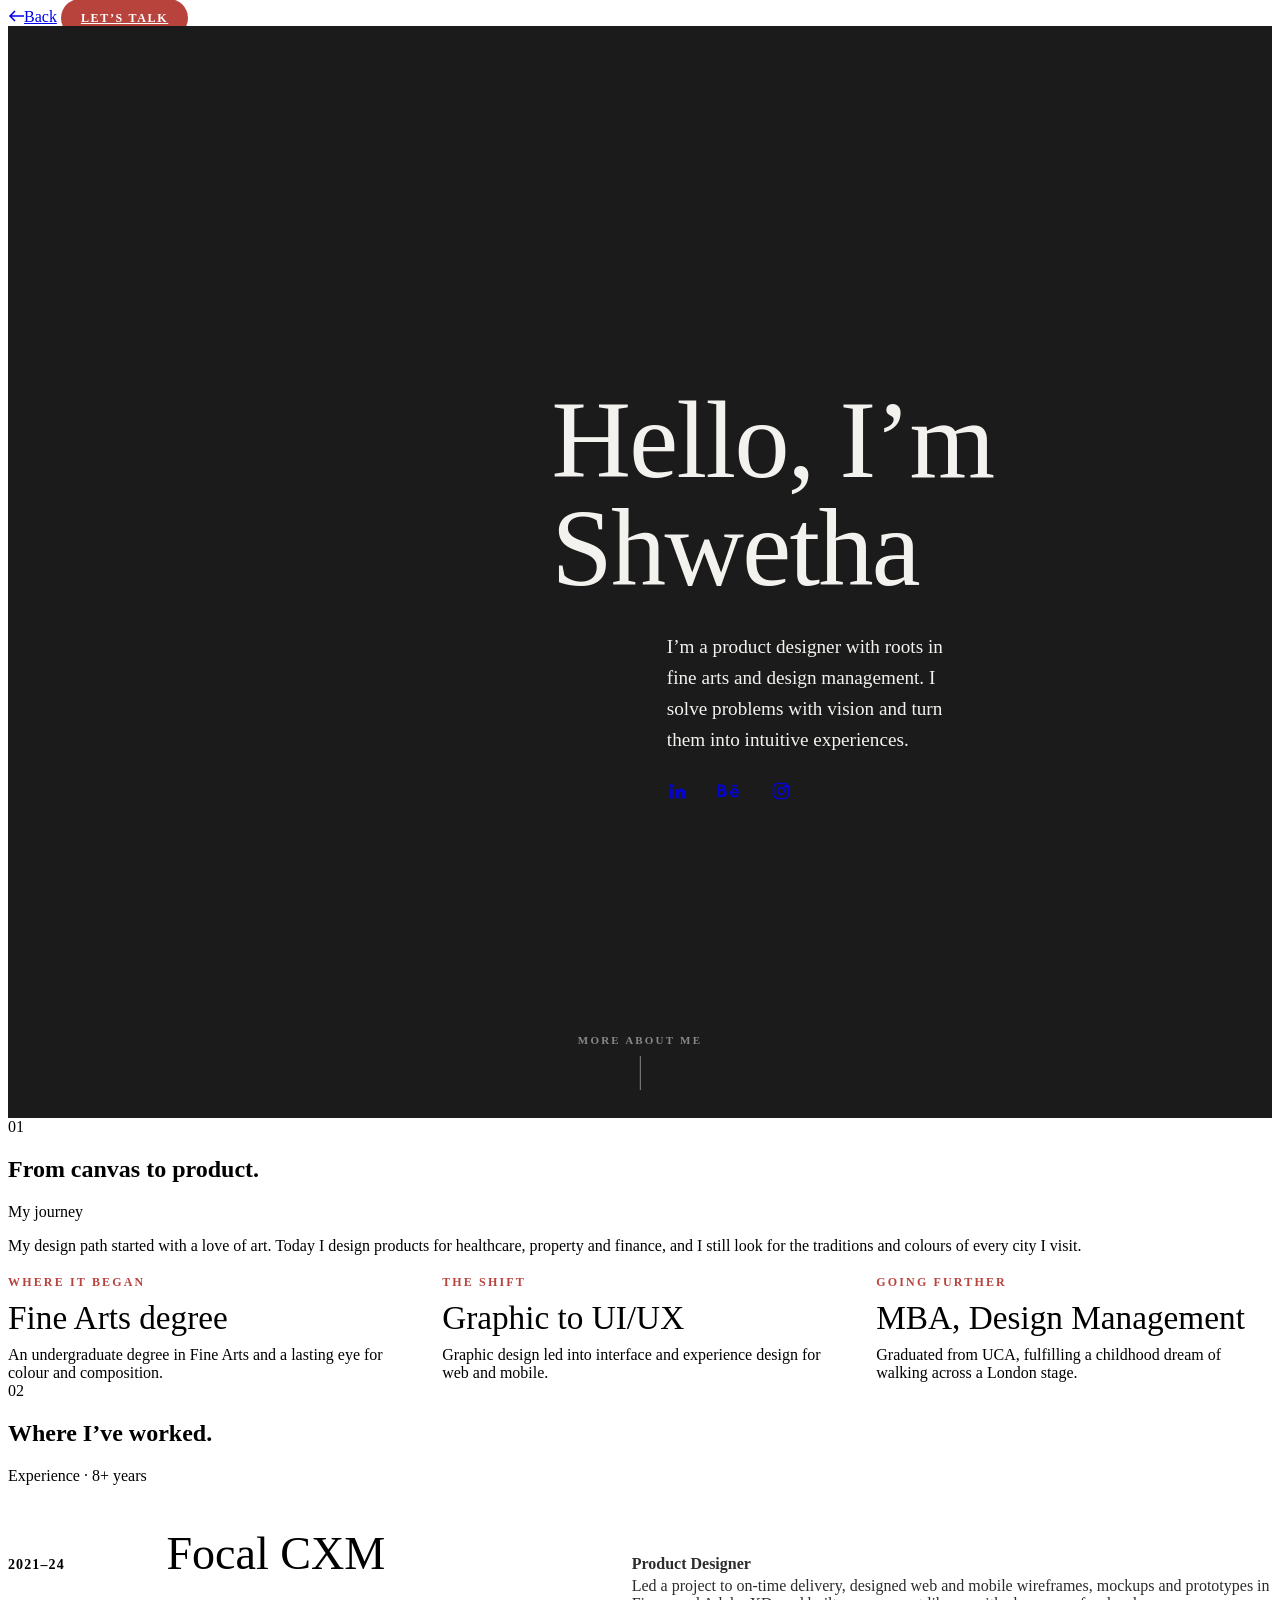
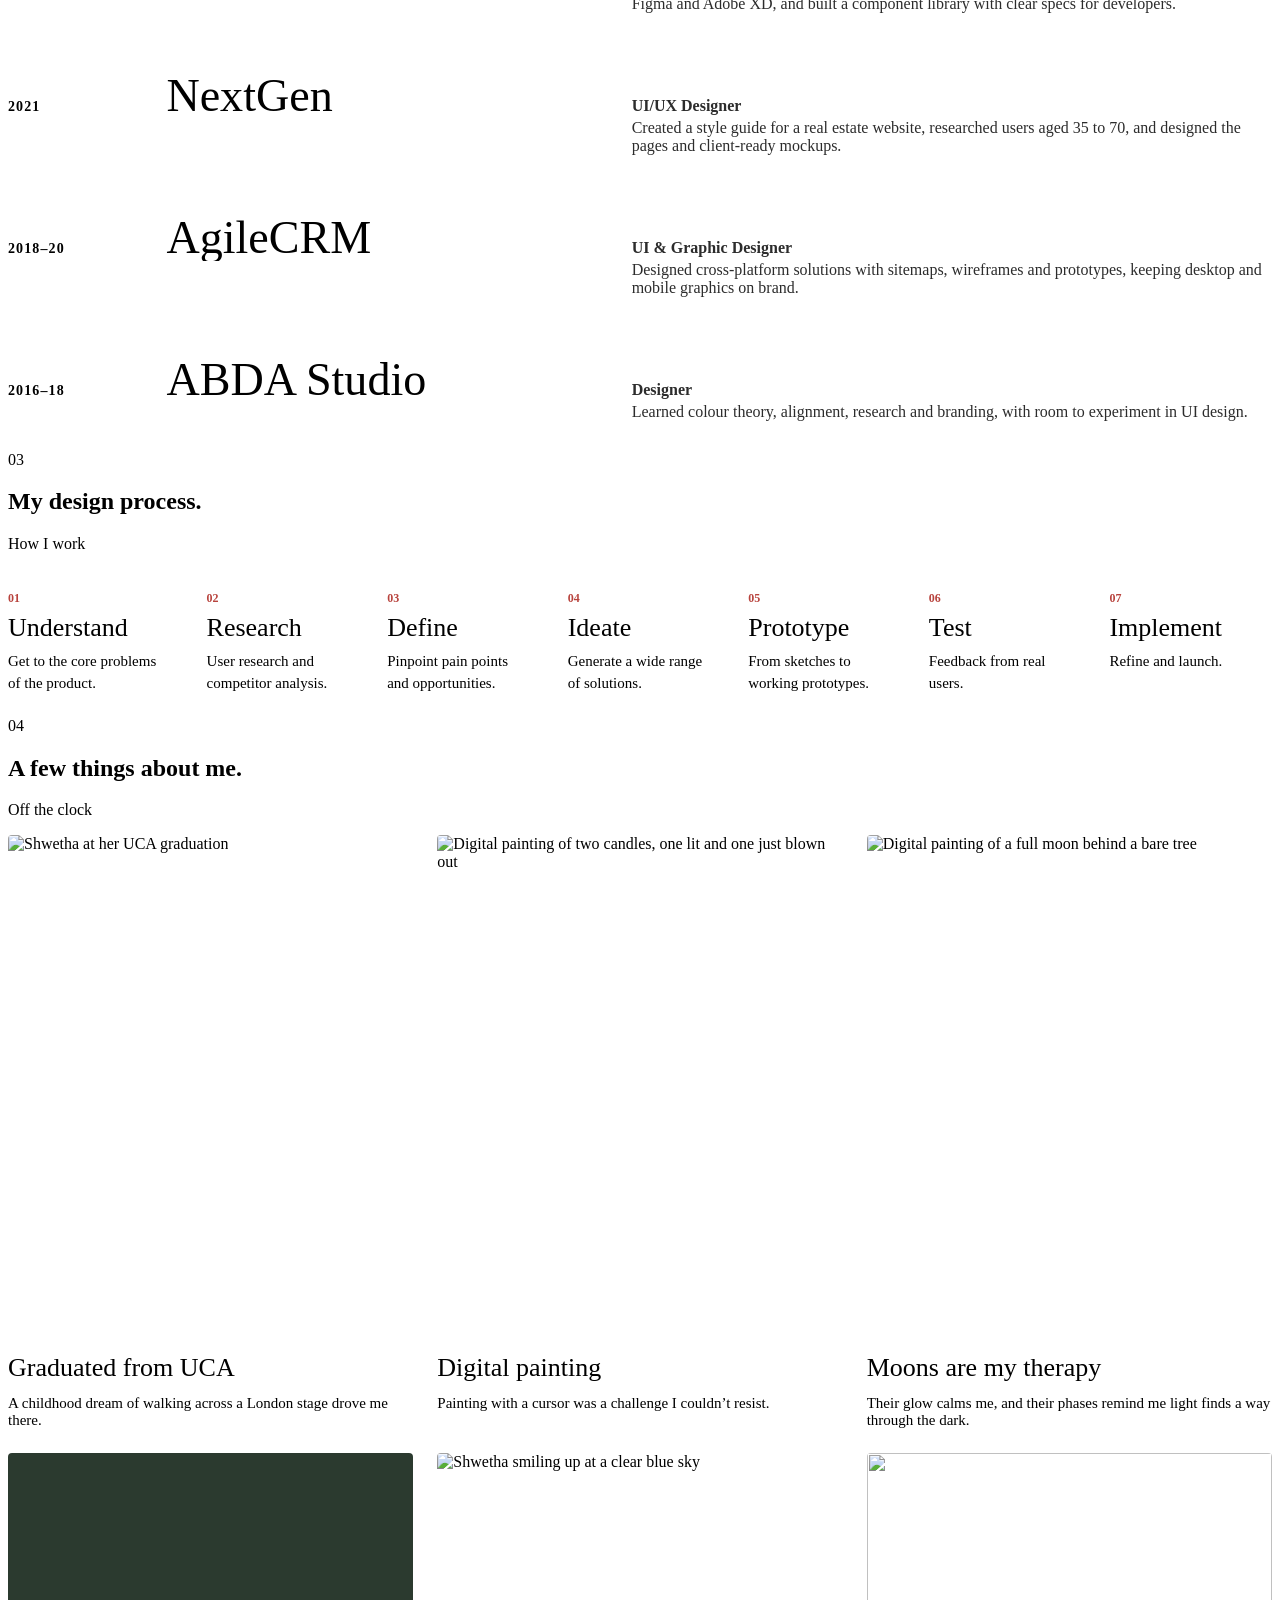
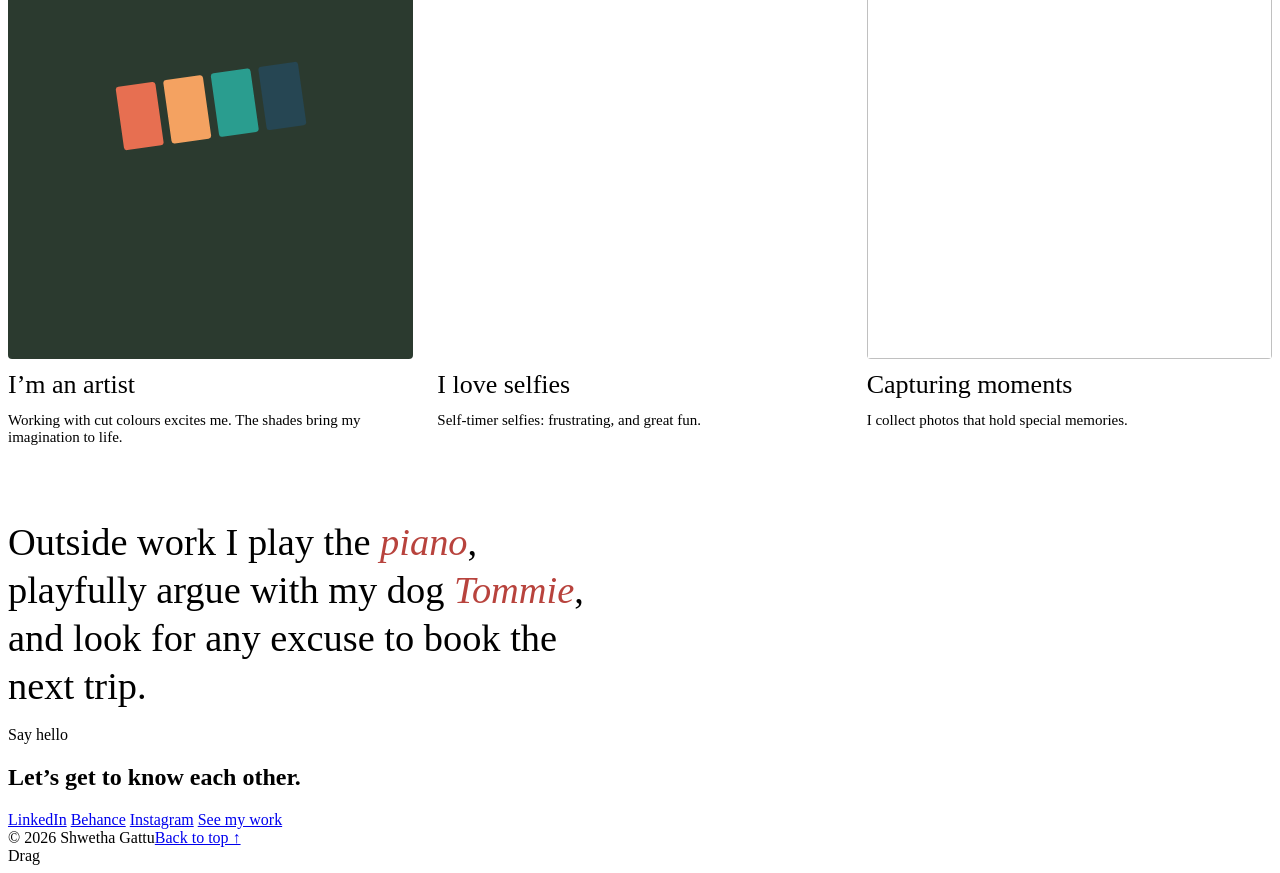
==== about.html @ b110bd16 "Add files via upload" ====
<!doctype html>
<html lang="en">
<head>
<meta charset="utf-8">
<meta name="viewport" content="width=device-width, initial-scale=1, viewport-fit=cover">
<title>About Shwetha Gattu</title>
<meta name="description" content="Shwetha Gattu is a product designer with a background in fine arts and design management.">
<meta name="claude:viewport-fit-sides" content="cover">
<link rel="preconnect" href="https://fonts.googleapis.com">
<link rel="preconnect" href="https://fonts.gstatic.com" crossorigin>
<link rel="stylesheet" href="https://fonts.googleapis.com/css2?family=DM+Serif+Display:ital@0;1&family=Outfit:wght@300;400;500;600;700&display=swap">
<link rel="stylesheet" href="assets/case.css">
<style>
/* Layout: the reference's dark "Bonjour" screen (photo on a colour block, big serif greeting),
   then the rest of the story on the light editorial page. */
:root{--accent:#B8433D;--hero:#1B1B1B}
.about-hero{background:#1B1B1B;color:#F4F2EE;min-height:100vh;min-height:100dvh;display:grid;align-items:center;position:relative;overflow:hidden;padding-block:120px 72px}
.about-hero .grid{display:grid;grid-template-columns:minmax(0,1fr) minmax(0,1fr);align-items:center;position:relative}
.photo{position:relative;margin:0 0 0 calc(-1 * max(clamp(20px,4vw,80px),env(safe-area-inset-left,0px)));background:var(--accent);aspect-ratio:1.08;overflow:hidden;clip-path:inset(0 100% 0 0);animation:open 1.3s .2s var(--ease) forwards}
.photo img{position:absolute;left:18%;bottom:0;width:66%;height:auto;object-fit:cover;transform:scale(1.08);animation:settle 1.8s .2s var(--out) forwards}
@keyframes open{to{clip-path:inset(0 0 0 0)}}
@keyframes settle{to{transform:none}}
.hello{position:relative;z-index:2;margin-left:-14%;display:grid;gap:30px}
.hello h1{font-family:var(--f-display);font-weight:400;font-size:clamp(60px,8.6vw,138px);line-height:.98;letter-spacing:-.015em;margin:0;color:#F4F2EE}
.hello .txt{margin-left:16%;display:grid;gap:26px;animation:fade 1s 1.1s var(--out) both}
.hello p{margin:0;font-size:clamp(17px,1.5vw,20px);line-height:1.6;max-width:30ch;font-weight:500}
.icons{display:flex;gap:30px;align-items:center}
.icons a{opacity:.85;transition:opacity .3s,transform .4s var(--out)}
.icons a:hover{opacity:1;transform:translateY(-3px)}
.pill{background:var(--accent);color:#fff;border-radius:99px;padding:12px 20px;font-size:12px;font-weight:600;letter-spacing:.14em;text-transform:uppercase;transition:transform .4s var(--out),background .3s}
.pill:hover{transform:scale(1.04)}
.about-head{color:#F4F2EE}
.about-head.solid{background:rgba(27,27,27,.92)}
.scrolldown{position:absolute;left:50%;bottom:28px;transform:translateX(-50%);font-size:11px;font-weight:600;letter-spacing:.2em;text-transform:uppercase;opacity:.5;display:grid;justify-items:center;gap:10px}
.scrolldown i{width:1px;height:34px;background:currentColor;animation:drip 1.8s var(--ease) infinite;transform-origin:top}
@keyframes drip{0%{transform:scaleY(0)}50%{transform:scaleY(1)}100%{transform:scaleY(0)}}

/* journey timeline */
.milestones{display:grid;grid-template-columns:repeat(3,minmax(0,1fr));gap:clamp(20px,3vw,40px);list-style:none;margin:0;padding:0}
.milestones li{border-top:1px solid var(--ink);padding-top:20px;display:grid;gap:10px;align-content:start}
.milestones .when{font-size:12px;font-weight:600;letter-spacing:.18em;text-transform:uppercase;color:var(--accent)}
.milestones h3{margin:0;font-family:var(--f-display);font-weight:400;font-size:clamp(26px,2.6vw,36px);line-height:1.08}
.milestones p{margin:0;color:var(--mut)}

/* experience rows */
.xp{list-style:none;margin:0;padding:0;border-top:1px solid var(--ink)}
.xp li{display:grid;grid-template-columns:120px minmax(0,1fr) minmax(0,1.5fr);gap:clamp(16px,3vw,40px);align-items:baseline;padding-block:30px;border-bottom:1px solid var(--line);position:relative;overflow:hidden}
.xp li::before{content:"";position:absolute;inset:0;background:var(--soft);transform:scaleY(0);transform-origin:bottom;transition:transform .55s var(--ease);z-index:-1}
.xp li:hover::before{transform:scaleY(1)}
.xp .yr{font-size:14px;font-weight:600;letter-spacing:.08em;color:var(--mut);font-variant-numeric:tabular-nums}
.xp h3{margin:0;font-family:var(--f-display);font-weight:400;font-size:clamp(30px,3.6vw,52px);line-height:1;display:inline-block;overflow:hidden;position:relative}
.xp h3 span{display:block;transition:transform .6s var(--out)}
.xp h3 span+span{position:absolute;inset:0;transform:translateY(105%);color:var(--accent)}
.xp li:hover h3 span:first-child{transform:translateY(-105%)}
.xp li:hover h3 span+span{transform:none}
.xp p{margin:0;color:#2c2c2c}
.xp .role{display:block;font-weight:600;color:var(--ink);margin-bottom:4px}

/* process steps */
.process{display:grid;grid-template-columns:repeat(auto-fit,minmax(150px,1fr));gap:0;counter-reset:p;list-style:none;margin:0;padding:0;border-top:1px solid var(--ink)}
.process li{counter-increment:p;padding:22px 18px 22px 0;display:grid;gap:8px;align-content:start;border-right:1px solid var(--line);padding-left:18px;transition:background .4s}
.process li:first-child{padding-left:0}
.process li:last-child{border-right:0}
.process li::before{content:counter(p,decimal-leading-zero);font-size:12px;font-weight:600;color:var(--accent);font-variant-numeric:tabular-nums}
.process h3{margin:0;font-family:var(--f-display);font-weight:400;font-size:26px;line-height:1.05}
.process p{margin:0;font-size:15px;color:var(--mut);line-height:1.5}

/* moments */
.moments{display:grid;grid-template-columns:repeat(3,minmax(0,1fr));gap:clamp(14px,2vw,24px)}
.m{margin:0;display:grid;gap:12px;align-content:start}
.m .ph{aspect-ratio:4/5;overflow:hidden;border-radius:4px;background:var(--soft);perspective:900px}
.m img{width:100%;height:100%;object-fit:cover;transition:transform .9s var(--out)}
.m:hover img{transform:scale(1.05)}
.m h3{margin:0;font-family:var(--f-display);font-weight:400;font-size:26px;line-height:1.1}
.m p{margin:0;color:var(--mut);font-size:15px}
.m .art{display:grid;place-items:center;height:100%;background:#2b3a2f}
.swatches{display:grid;grid-template-columns:repeat(4,40px);gap:8px;transform:rotate(-8deg)}
.swatches i{height:64px;border-radius:3px;background:var(--c)}
.off{margin:clamp(40px,6vw,72px) 0 0;font-family:var(--f-display);font-size:clamp(26px,3vw,40px);line-height:1.25;max-width:30ch}
.off em{font-style:italic;color:var(--accent)}

@media (max-width:860px){
  .about-hero .grid{grid-template-columns:1fr;gap:28px}
  .photo{margin-right:calc(-1 * max(20px,env(safe-area-inset-right,0px)));aspect-ratio:1.2}
  .hello{margin-left:0;margin-top:-90px}
  .hello .txt{margin-left:0}
  .milestones,.xp li{grid-template-columns:1fr}
  .xp li{gap:6px}
  .moments{grid-template-columns:repeat(2,minmax(0,1fr))}
  .process li{border-right:0;border-bottom:1px solid var(--line);padding-left:0}
}
@media (max-width:520px){.moments{grid-template-columns:1fr}}
@media (prefers-reduced-motion:reduce){.photo{animation:none;clip-path:none}.photo img{animation:none;transform:none}.hello .txt{animation:none}}
</style>
</head>
<body>
<div class="curtain in" aria-hidden="true"></div>
<div class="readbar" aria-hidden="true"></div>
<header class="site-head about-head gut">
  <a class="backlink pt" href="index.html"><svg width="16" height="12" viewBox="0 0 16 12" fill="none" aria-hidden="true"><path d="M16 6H2M7 1 2 6l5 5" stroke="currentColor" stroke-width="1.5"/></svg>Back</a>
  <a class="pill" href="https://www.linkedin.com/in/shwetha-gattu-ab0286190/">Let’s talk</a>
</header>

<main>
  <section class="about-hero hero gut">
    <div class="grid wide-wrap" style="width:100%">
      <figure class="photo"><img src="images/me-portrait.webp" alt="Portrait of Shwetha Gattu"></figure>
      <div class="hello">
        <h1 class="roll">Hello, I’m Shwetha</h1>
        <div class="txt">
          <p>I’m a product designer with roots in fine arts and design management. I solve problems with vision and turn them into intuitive experiences.</p>
          <div class="icons">
            <a href="https://www.linkedin.com/in/shwetha-gattu-ab0286190/" aria-label="LinkedIn"><svg width="20" height="20" viewBox="0 0 24 24" fill="currentColor" aria-hidden="true"><path d="M4.98 3.5a2.5 2.5 0 1 1 0 5 2.5 2.5 0 0 1 0-5zM3 9.5h4V21H3zM9.5 9.5h3.8v1.6h.05c.53-1 1.83-2.05 3.77-2.05 4.03 0 4.78 2.65 4.78 6.1V21h-4v-5.1c0-1.22-.02-2.79-1.7-2.79-1.7 0-1.96 1.33-1.96 2.7V21h-4z"/></svg></a>
            <a href="https://www.behance.net/shwethagatb5f4" aria-label="Behance"><svg width="24" height="20" viewBox="0 0 24 16" fill="currentColor" aria-hidden="true"><path d="M7.1 7.6c1.2-.6 1.8-1.5 1.8-2.8C8.9 2.2 7 1.5 4.8 1.5H0V14h4.9c2.6 0 5-1.2 5-4 0-1.7-.8-2.9-2.8-3.4zM2.2 3.6h2.1c.8 0 1.5.2 1.5 1.1 0 .8-.6 1.2-1.4 1.2H2.2zm2.3 8.1H2.2V8.3h2.4c1 0 1.6.4 1.6 1.5 0 1-.7 1.9-1.7 1.9zM20.6 2.1h-6V3.6h6zm1.4 7.8c0-2.7-1.6-4.9-4.4-4.9-2.8 0-4.6 2.1-4.6 4.8 0 2.8 1.7 4.7 4.6 4.7 2.2 0 3.6-1 4.3-3h-2.2c-.3.7-1.1 1.1-2 1.1-1.5 0-2.3-.9-2.3-2.4h6.6zm-6.6-1.1c.1-1.2.9-2 2.1-2 1.3 0 1.9.8 2 2z"/></svg></a>
            <a href="https://www.instagram.com/shwe.uix/" aria-label="Instagram"><svg width="20" height="20" viewBox="0 0 24 24" fill="none" stroke="currentColor" stroke-width="2" aria-hidden="true"><rect x="3" y="3" width="18" height="18" rx="5"/><circle cx="12" cy="12" r="4"/><circle cx="17.5" cy="6.5" r="1" fill="currentColor"/></svg></a>
          </div>
        </div>
      </div>
    </div>
    <span class="scrolldown" aria-hidden="true">More about me<i></i></span>
  </section>

  <section class="sec gut"><div class="wrap">
    <span class="idx rv">01</span>
    <h2 class="h2 serif rv">From canvas to product.</h2>
    <p class="label kicker rv">My journey</p>
    <div class="body">
      <p class="big-p rv" style="margin:0">My design path started with a love of art. Today I design products for healthcare, property and finance, and I still look for the traditions and colours of every city I visit.</p>
      <ol class="milestones">
        <li class="rv"><span class="when">Where it began</span><h3>Fine Arts degree</h3><p>An undergraduate degree in Fine Arts and a lasting eye for colour and composition.</p></li>
        <li class="rv"><span class="when">The shift</span><h3>Graphic to UI/UX</h3><p>Graphic design led into interface and experience design for web and mobile.</p></li>
        <li class="rv"><span class="when">Going further</span><h3>MBA, Design Management</h3><p>Graduated from UCA, fulfilling a childhood dream of walking across a London stage.</p></li>
      </ol>
    </div>
  </div></section>

  <section class="sec gut"><div class="wrap">
    <span class="idx rv">02</span>
    <h2 class="h2 serif rv">Where I’ve worked.</h2>
    <p class="label kicker rv">Experience · 8+ years</p>
    <div class="body">
      <ul class="xp">
        <li class="rv"><span class="yr">2021–24</span><h3><span>Focal CXM</span><span aria-hidden="true">Focal CXM</span></h3><p><span class="role">Product Designer</span>Led a project to on-time delivery, designed web and mobile wireframes, mockups and prototypes in Figma and Adobe XD, and built a component library with clear specs for developers.</p></li>
        <li class="rv"><span class="yr">2021</span><h3><span>NextGen</span><span aria-hidden="true">NextGen</span></h3><p><span class="role">UI/UX Designer</span>Created a style guide for a real estate website, researched users aged 35 to 70, and designed the pages and client-ready mockups.</p></li>
        <li class="rv"><span class="yr">2018–20</span><h3><span>AgileCRM</span><span aria-hidden="true">AgileCRM</span></h3><p><span class="role">UI & Graphic Designer</span>Designed cross-platform solutions with sitemaps, wireframes and prototypes, keeping desktop and mobile graphics on brand.</p></li>
        <li class="rv"><span class="yr">2016–18</span><h3><span>ABDA Studio</span><span aria-hidden="true">ABDA Studio</span></h3><p><span class="role">Designer</span>Learned colour theory, alignment, research and branding, with room to experiment in UI design.</p></li>
      </ul>
    </div>
  </div></section>

  <section class="sec gut"><div class="wrap">
    <span class="idx rv">03</span>
    <h2 class="h2 serif rv">My design process.</h2>
    <p class="label kicker rv">How I work</p>
    <div class="body">
      <ol class="process rv">
        <li><h3>Understand</h3><p>Get to the core problems of the product.</p></li>
        <li><h3>Research</h3><p>User research and competitor analysis.</p></li>
        <li><h3>Define</h3><p>Pinpoint pain points and opportunities.</p></li>
        <li><h3>Ideate</h3><p>Generate a wide range of solutions.</p></li>
        <li><h3>Prototype</h3><p>From sketches to working prototypes.</p></li>
        <li><h3>Test</h3><p>Feedback from real users.</p></li>
        <li><h3>Implement</h3><p>Refine and launch.</p></li>
      </ol>
    </div>
  </div></section>

  <section class="sec gut"><div class="wrap">
    <span class="idx rv">04</span>
    <h2 class="h2 serif rv">A few things about me.</h2>
    <p class="label kicker rv">Off the clock</p>
    <div class="body">
      <div class="moments">
        <figure class="m rv"><div class="ph"><img src="images/me-graduation.webp" alt="Shwetha at her UCA graduation" loading="lazy"></div><h3>Graduated from UCA</h3><p>A childhood dream of walking across a London stage drove me there.</p></figure>
        <figure class="m rv"><div class="ph"><img src="images/me-candles.webp" alt="Digital painting of two candles, one lit and one just blown out" loading="lazy"></div><h3>Digital painting</h3><p>Painting with a cursor was a challenge I couldn’t resist.</p></figure>
        <figure class="m rv"><div class="ph"><img src="images/me-moon.webp" alt="Digital painting of a full moon behind a bare tree" loading="lazy" style="object-position:55% 40%"></div><h3>Moons are my therapy</h3><p>Their glow calms me, and their phases remind me light finds a way through the dark.</p></figure>
        <figure class="m rv"><div class="ph"><div class="art"><div class="swatches"><i style="--c:#E76F51"></i><i style="--c:#F4A261"></i><i style="--c:#2A9D8F"></i><i style="--c:#264653"></i></div></div></div><h3>I’m an artist</h3><p>Working with cut colours excites me. The shades bring my imagination to life.</p></figure>
        <figure class="m rv"><div class="ph"><img src="images/me-sky.webp" alt="Shwetha smiling up at a clear blue sky" loading="lazy"></div><h3>I love selfies</h3><p>Self-timer selfies: frustrating, and great fun.</p></figure>
        <figure class="m rv"><div class="ph"><img src="images/me-portrait.webp" alt="" loading="lazy" style="object-position:50% 20%"></div><h3>Capturing moments</h3><p>I collect photos that hold special memories.</p></figure>
      </div>
      <p class="off rv">Outside work I play the <em>piano</em>, playfully argue with my dog <em>Tommie</em>, and look for any excuse to book the next trip.</p>
    </div>
  </div></section>
</main>

<footer class="contact gut"><div class="wrap">
  <p class="label">Say hello</p>
  <h2 class="big">Let’s get to know each other.</h2>
  <div class="links">
    <a class="ul" href="https://www.linkedin.com/in/shwetha-gattu-ab0286190/">LinkedIn</a>
    <a class="ul" href="https://www.behance.net/shwethagatb5f4">Behance</a>
    <a class="ul" href="https://www.instagram.com/shwe.uix/">Instagram</a>
    <a class="ul pt" href="index.html">See my work</a>
  </div>
  <div class="foot"><span>© 2026 Shwetha Gattu</span><a href="#" data-top>Back to top ↑</a></div>
</div></footer>
<div class="cursor" aria-hidden="true"><span>Drag</span></div>
<script src="assets/case.js"></script>
</body>
</html>
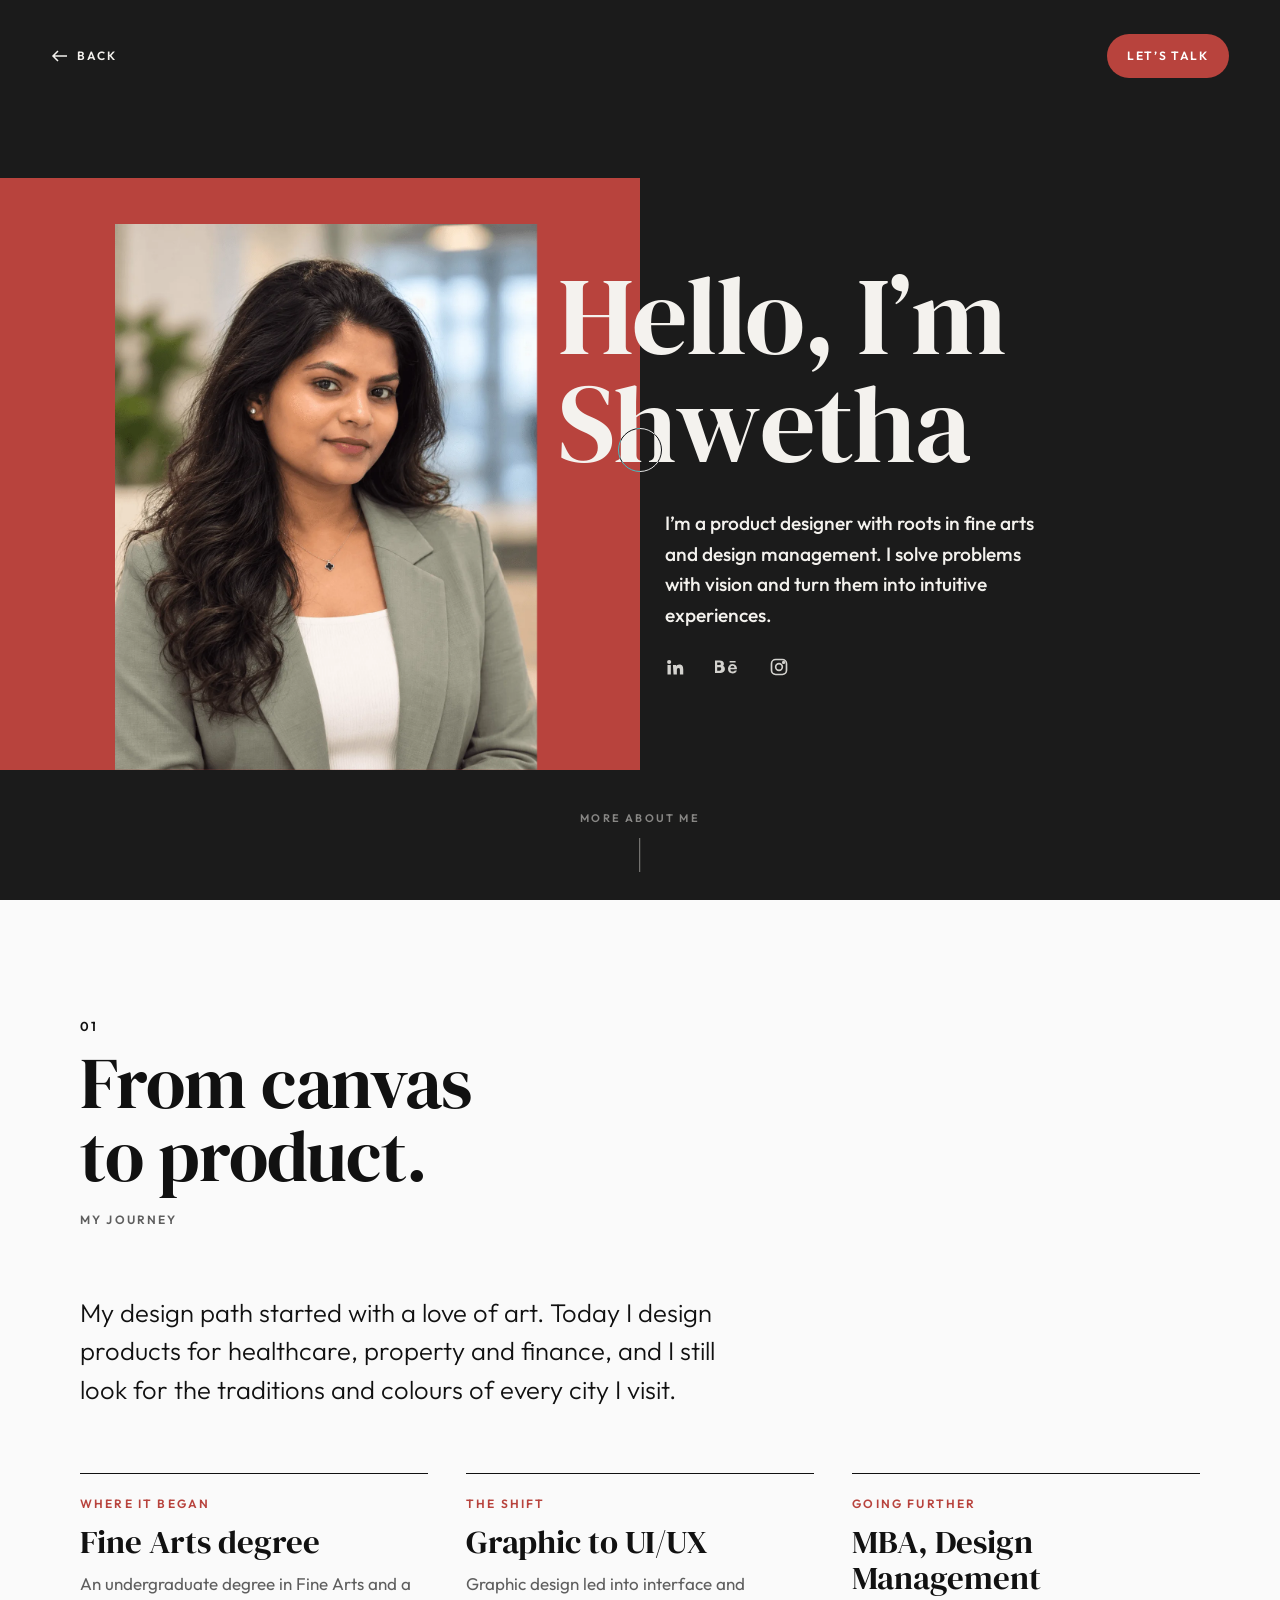
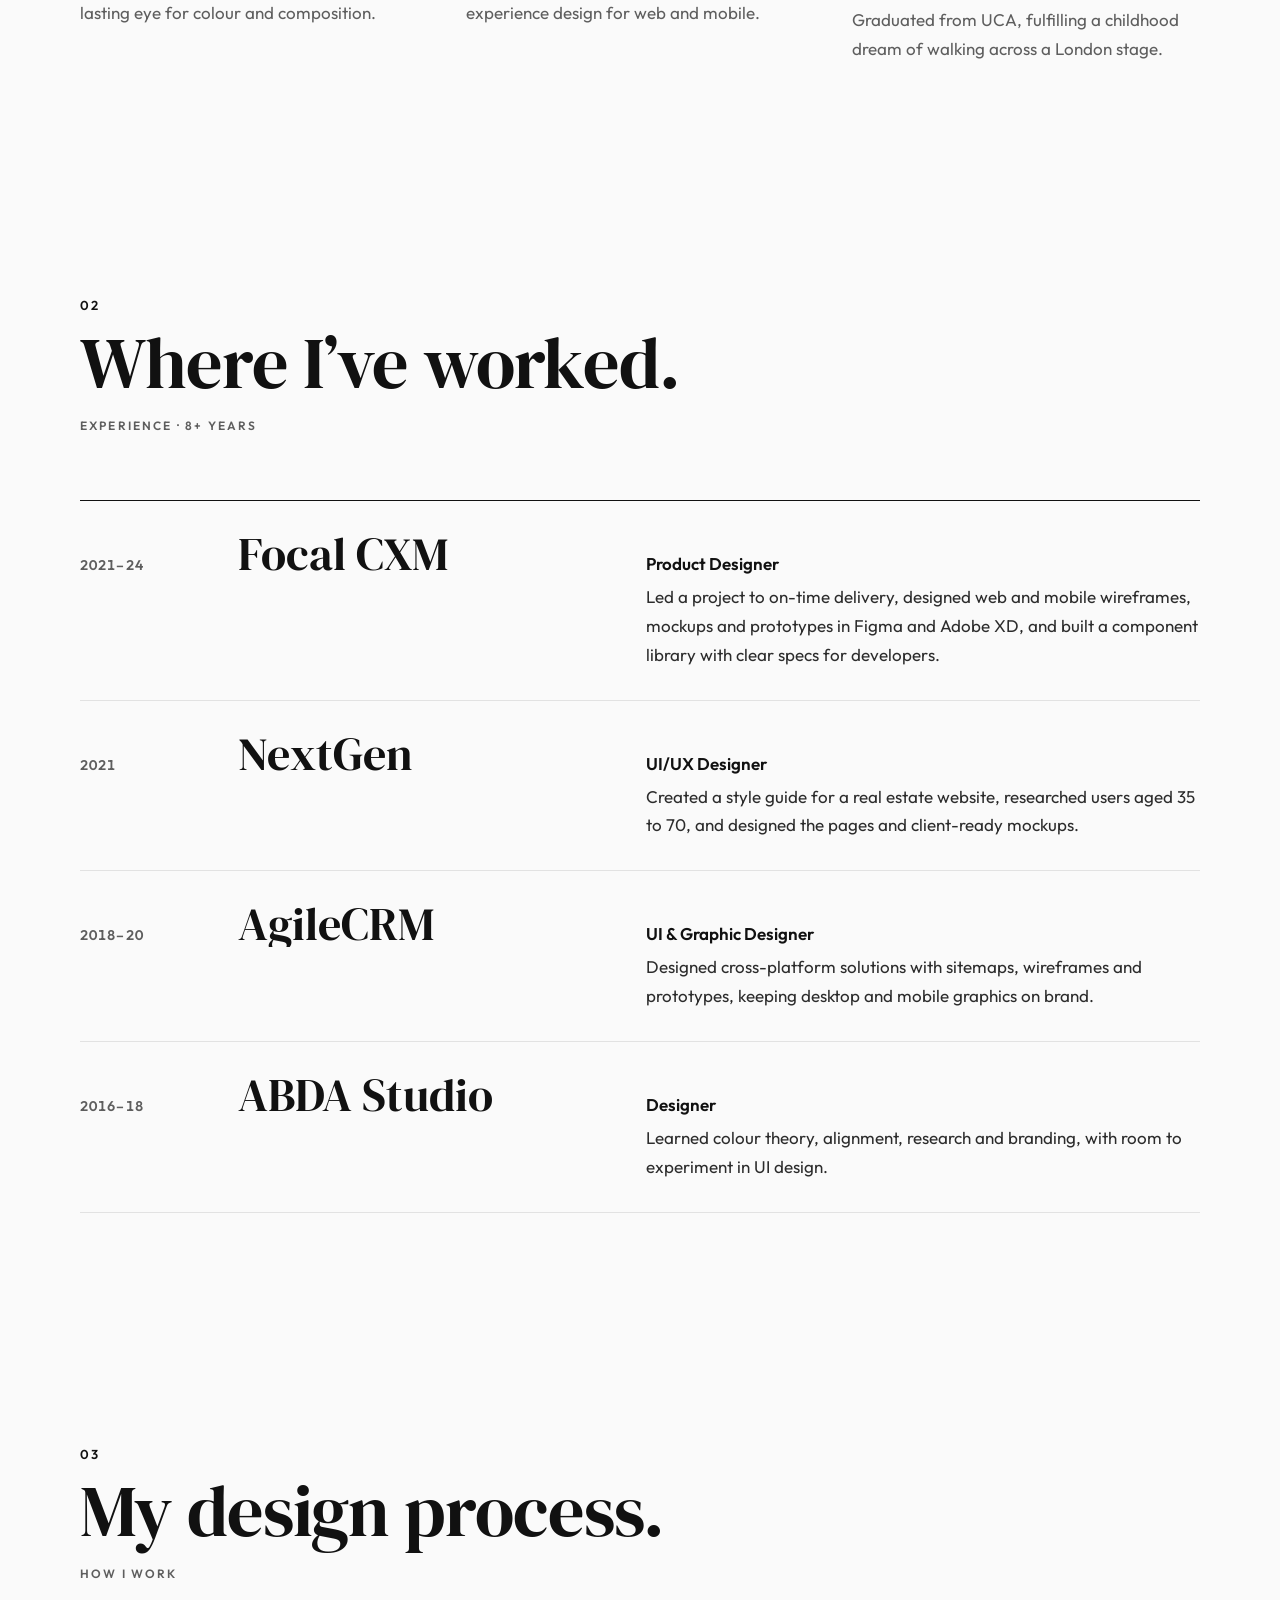
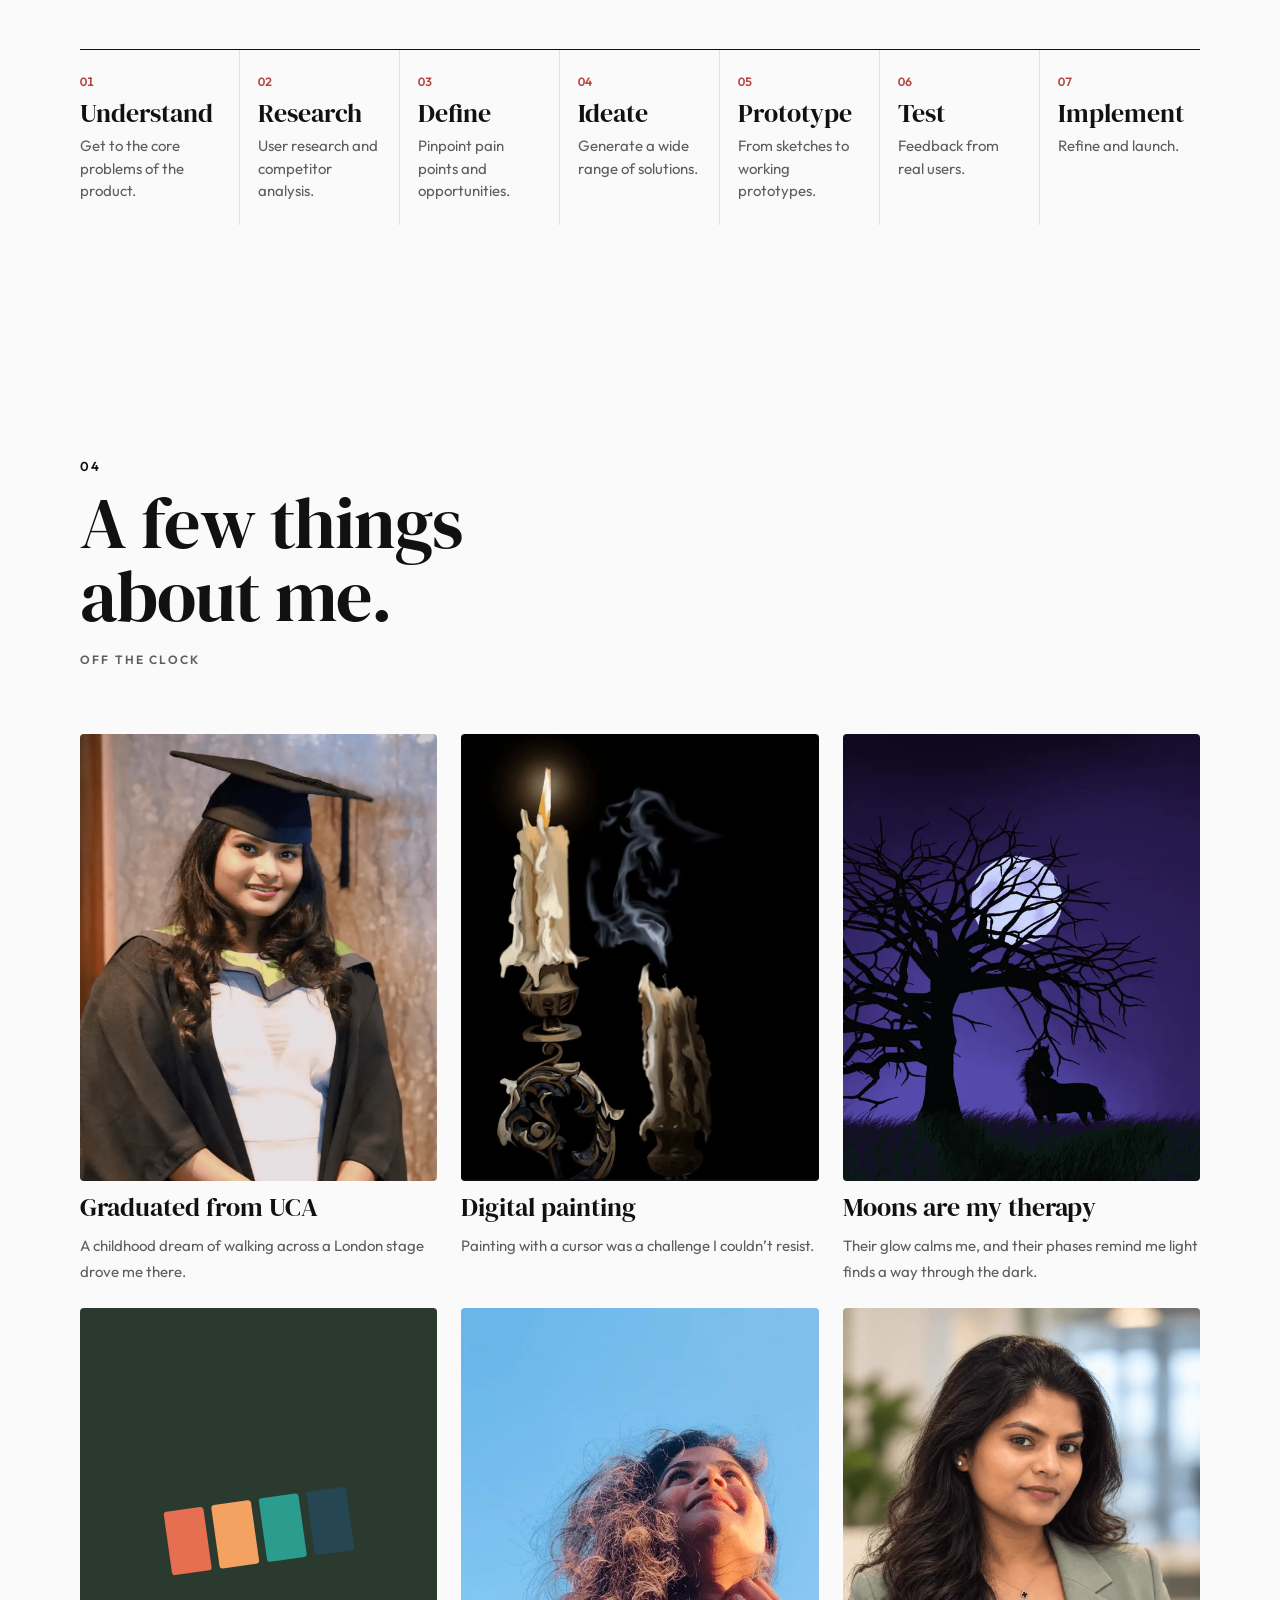
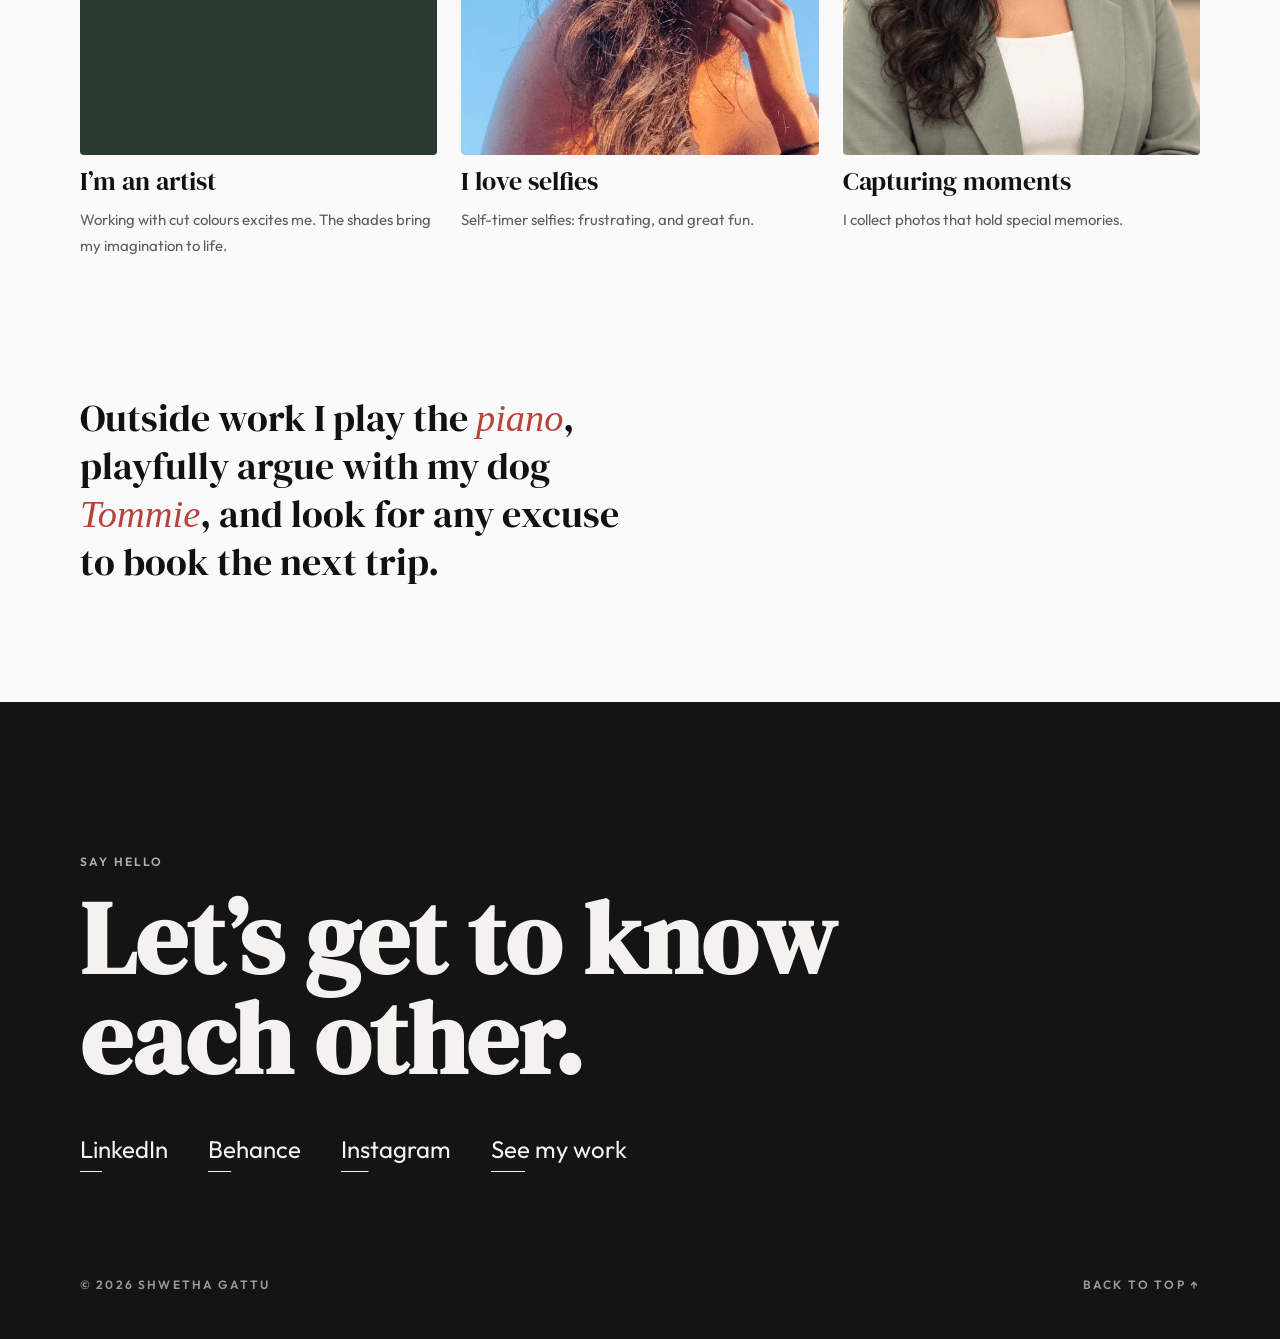
==== commit 1ea94b97: "Add files via upload" ====
--- a/about.html
+++ b/about.html
@@ -9,7 +9,7 @@
 <link rel="preconnect" href="https://fonts.googleapis.com">
 <link rel="preconnect" href="https://fonts.gstatic.com" crossorigin>
 <link rel="stylesheet" href="https://fonts.googleapis.com/css2?family=DM+Serif+Display:ital@0;1&family=Outfit:wght@300;400;500;600;700&display=swap">
-<link rel="stylesheet" href="assets/case.css">
+<link rel="stylesheet" href="case.css">
 <style>
 /* Layout: the reference's dark "Bonjour" screen (photo on a colour block, big serif greeting),
    then the rest of the story on the light editorial page. */
@@ -104,7 +104,7 @@
 <main>
   <section class="about-hero hero gut">
     <div class="grid wide-wrap" style="width:100%">
-      <figure class="photo"><img src="images/me-portrait.webp" alt="Portrait of Shwetha Gattu"></figure>
+      <figure class="photo"><img src="me-portrait.webp" alt="Portrait of Shwetha Gattu"></figure>
       <div class="hello">
         <h1 class="roll">Hello, I’m Shwetha</h1>
         <div class="txt">
@@ -171,12 +171,12 @@
     <p class="label kicker rv">Off the clock</p>
     <div class="body">
       <div class="moments">
-        <figure class="m rv"><div class="ph"><img src="images/me-graduation.webp" alt="Shwetha at her UCA graduation" loading="lazy"></div><h3>Graduated from UCA</h3><p>A childhood dream of walking across a London stage drove me there.</p></figure>
-        <figure class="m rv"><div class="ph"><img src="images/me-candles.webp" alt="Digital painting of two candles, one lit and one just blown out" loading="lazy"></div><h3>Digital painting</h3><p>Painting with a cursor was a challenge I couldn’t resist.</p></figure>
-        <figure class="m rv"><div class="ph"><img src="images/me-moon.webp" alt="Digital painting of a full moon behind a bare tree" loading="lazy" style="object-position:55% 40%"></div><h3>Moons are my therapy</h3><p>Their glow calms me, and their phases remind me light finds a way through the dark.</p></figure>
+        <figure class="m rv"><div class="ph"><img src="me-graduation.webp" alt="Shwetha at her UCA graduation" loading="lazy"></div><h3>Graduated from UCA</h3><p>A childhood dream of walking across a London stage drove me there.</p></figure>
+        <figure class="m rv"><div class="ph"><img src="me-candles.webp" alt="Digital painting of two candles, one lit and one just blown out" loading="lazy"></div><h3>Digital painting</h3><p>Painting with a cursor was a challenge I couldn’t resist.</p></figure>
+        <figure class="m rv"><div class="ph"><img src="me-moon.webp" alt="Digital painting of a full moon behind a bare tree" loading="lazy" style="object-position:55% 40%"></div><h3>Moons are my therapy</h3><p>Their glow calms me, and their phases remind me light finds a way through the dark.</p></figure>
         <figure class="m rv"><div class="ph"><div class="art"><div class="swatches"><i style="--c:#E76F51"></i><i style="--c:#F4A261"></i><i style="--c:#2A9D8F"></i><i style="--c:#264653"></i></div></div></div><h3>I’m an artist</h3><p>Working with cut colours excites me. The shades bring my imagination to life.</p></figure>
-        <figure class="m rv"><div class="ph"><img src="images/me-sky.webp" alt="Shwetha smiling up at a clear blue sky" loading="lazy"></div><h3>I love selfies</h3><p>Self-timer selfies: frustrating, and great fun.</p></figure>
-        <figure class="m rv"><div class="ph"><img src="images/me-portrait.webp" alt="" loading="lazy" style="object-position:50% 20%"></div><h3>Capturing moments</h3><p>I collect photos that hold special memories.</p></figure>
+        <figure class="m rv"><div class="ph"><img src="me-sky.webp" alt="Shwetha smiling up at a clear blue sky" loading="lazy"></div><h3>I love selfies</h3><p>Self-timer selfies: frustrating, and great fun.</p></figure>
+        <figure class="m rv"><div class="ph"><img src="me-portrait.webp" alt="" loading="lazy" style="object-position:50% 20%"></div><h3>Capturing moments</h3><p>I collect photos that hold special memories.</p></figure>
       </div>
       <p class="off rv">Outside work I play the <em>piano</em>, playfully argue with my dog <em>Tommie</em>, and look for any excuse to book the next trip.</p>
     </div>
@@ -195,6 +195,6 @@
   <div class="foot"><span>© 2026 Shwetha Gattu</span><a href="#" data-top>Back to top ↑</a></div>
 </div></footer>
 <div class="cursor" aria-hidden="true"><span>Drag</span></div>
-<script src="assets/case.js"></script>
+<script src="case.js"></script>
 </body>
 </html>
--- a/case.css
+++ b/case.css
@@ -0,0 +1,284 @@
+/* Case studies and About: light editorial pages in the reference's style.
+   Grey title screen with a tilted cover that settles as you scroll, then a white page
+   with numbered sections, a bold serif for headings and a geometric sans for text. */
+:root{
+  --page:#FAFAFA; --ink:#111111; --mut:#5E5E5E; --faint:#9A9A9A; --line:#E2E2E2; --soft:#F0F0EF;
+  --hero:#D4D4D4; --accent:#0F7A6E; --on-accent:#FFFFFF;
+  --good:#EE8B85; --must:#F0A94F; --need:#72CF8B;
+  --f-display:"DM Serif Display",Georgia,"Times New Roman",serif;
+  --f-body:"Outfit",system-ui,-apple-system,"Segoe UI",sans-serif;
+  --ease:cubic-bezier(.77,0,.18,1); --out:cubic-bezier(.2,.8,.2,1);
+  color-scheme:light;
+}
+*{box-sizing:border-box}
+html{-webkit-text-size-adjust:100%}
+body{margin:0;background:var(--page);color:var(--ink);font-family:var(--f-body);font-weight:400;font-size:17px;line-height:1.7;-webkit-font-smoothing:antialiased;overflow-x:hidden}
+img{max-width:100%;display:block}
+a{color:inherit;text-decoration:none}
+button{font:inherit;color:inherit;background:none;border:0;padding:0;cursor:pointer}
+:focus-visible{outline:2px solid var(--accent);outline-offset:4px;border-radius:2px}
+::selection{background:var(--accent);color:#fff}
+.gut{padding-left:max(clamp(20px,4vw,80px),env(safe-area-inset-left,0px));padding-right:max(clamp(20px,4vw,80px),env(safe-area-inset-right,0px))}
+.wrap{max-width:1120px;margin-inline:auto}
+.wide-wrap{max-width:1280px;margin-inline:auto}
+.serif{font-family:var(--f-display);font-weight:400;letter-spacing:-.015em;color:var(--ink)}
+.label{font-size:12px;font-weight:600;letter-spacing:.18em;text-transform:uppercase;color:var(--ink);margin:0}
+.num{font-variant-numeric:tabular-nums}
+
+/* header */
+.site-head{position:fixed;top:0;left:0;right:0;z-index:20;display:flex;justify-content:space-between;align-items:center;padding-top:calc(env(safe-area-inset-top,0px) + 34px);padding-bottom:16px;font-size:12px;font-weight:600;letter-spacing:.16em;text-transform:uppercase;transition:background-color .4s,padding .4s}
+.site-head.solid{background:color-mix(in srgb,var(--hero) 92%,transparent);backdrop-filter:blur(8px);padding-top:calc(env(safe-area-inset-top,0px) + 18px)}
+.site-head a{display:inline-flex;align-items:center;gap:10px;position:relative}
+.site-head a svg{transition:transform .4s var(--out)}
+.site-head a.backlink:hover svg{transform:translateX(-4px)}
+.site-head nav{display:flex;gap:30px}
+.site-head nav a::after{content:"";position:absolute;left:0;right:0;bottom:-5px;height:1px;background:currentColor;transform:scaleX(0);transform-origin:right;transition:transform .5s var(--out)}
+.site-head nav a:hover::after,.site-head nav a[aria-current]::after{transform:scaleX(1);transform-origin:left}
+.readbar{position:fixed;left:0;top:0;height:3px;width:100%;transform-origin:left;transform:scaleX(0);background:var(--accent);z-index:35}
+
+/* page curtain */
+.curtain{position:fixed;inset:0;z-index:40;background:var(--hero);pointer-events:none;clip-path:inset(0 0 100% 0)}
+.curtain.in{animation:drop 1s var(--ease) both}
+.curtain.out{animation:rise .75s var(--ease) both}
+@keyframes drop{from{clip-path:inset(0 0 0 0)}to{clip-path:inset(0 0 100% 0)}}
+@keyframes rise{from{clip-path:inset(100% 0 0 0)}to{clip-path:inset(0 0 0 0)}}
+
+/* rolling letters */
+.roll .w{display:inline-block;overflow:hidden;vertical-align:top;padding-bottom:.1em;margin-bottom:-.1em}
+.roll .c{display:inline-block;animation:roll 1s var(--out) both}
+@keyframes roll{from{transform:translateY(110%)}to{transform:none}}
+@keyframes fade{from{opacity:0;transform:translateY(16px)}to{opacity:1;transform:none}}
+
+/* reveal on scroll (visible without JS) */
+.js .rv{opacity:0;transform:translateY(36px);transition:opacity 1s var(--out),transform 1s var(--out)}
+.js .rv.seen{opacity:1;transform:none}
+
+/* ---------- title screen ---------- */
+.hero{background:var(--hero);position:relative;overflow:hidden;padding-top:min(34vh,300px)}
+.hero h1{font-size:clamp(64px,10.5vw,168px);line-height:.95;margin:0}
+.hero .sub{display:flex;flex-wrap:wrap;gap:10px 24px;margin-top:22px;font-size:12px;font-weight:600;letter-spacing:.18em;text-transform:uppercase;color:var(--mut);animation:fade 1s .7s var(--out) both}
+.stage{perspective:1600px;padding-top:clamp(56px,9vh,110px);position:relative}
+.stage::after{content:"";position:absolute;left:0;right:0;bottom:0;height:24%;background:var(--page)}
+.tilt{position:relative;z-index:1;transform-origin:50% 100%;will-change:transform;margin:0;border-radius:4px;overflow:hidden;box-shadow:0 40px 80px -30px rgba(0,0,0,.35)}
+.tilt img{width:100%;height:auto}
+
+/* ---------- about the project ---------- */
+.intro{padding-block:clamp(72px,10vw,120px) clamp(40px,6vw,72px)}
+.intro h2{font-size:clamp(40px,5.6vw,76px);line-height:1.02;margin:14px 0 0;max-width:15ch;text-wrap:balance}
+.intro .cols{display:grid;grid-template-columns:minmax(0,1.5fr) minmax(0,1fr);gap:clamp(32px,6vw,96px);margin-top:clamp(36px,5vw,60px)}
+.intro .cols p{margin:0 0 16px;color:#2c2c2c}
+.facts-list{display:grid;gap:26px;align-content:start}
+.facts-list dt{font-size:12px;font-weight:600;letter-spacing:.18em;text-transform:uppercase;margin-bottom:6px}
+.facts-list dd{margin:0;color:#2c2c2c;line-height:1.65}
+
+/* ---------- numbered sections ---------- */
+.sec{padding-block:clamp(64px,9vw,120px)}
+.sec .idx{font-size:13px;font-weight:600;letter-spacing:.12em;display:block;margin-bottom:10px}
+.h2{font-size:clamp(40px,5.6vw,76px);line-height:1.02;margin:0;text-wrap:balance;max-width:18ch}
+.sec .label.kicker{color:var(--mut);margin-top:16px}
+.body{display:grid;gap:clamp(36px,5vw,64px);margin-top:clamp(36px,5vw,64px);min-width:0}
+.body>*,.two>*,.rows>*{min-width:0}
+.prose{max-width:62ch;display:grid;gap:16px}
+.prose p{margin:0;color:#2c2c2c}
+.prose strong{color:var(--ink);font-weight:600}
+.big-p{font-size:clamp(20px,2vw,26px);line-height:1.5;color:var(--ink)!important;font-weight:300;max-width:38ch}
+.h3{font-size:clamp(26px,2.6vw,36px);line-height:1.1;margin:0}
+
+/* rows: bold title left, text right (Insights & Problems style) */
+.pair,.rows{display:grid;gap:clamp(28px,4vw,48px)}
+.pair>div,.rows>div{display:grid;grid-template-columns:minmax(0,1fr) minmax(0,1.7fr);gap:clamp(20px,5vw,80px);align-items:start}
+.pair .label,.rows h3{font-family:var(--f-body);font-size:clamp(18px,1.6vw,21px);font-weight:600;letter-spacing:0;text-transform:none;line-height:1.35;margin:0;color:var(--ink)}
+.pair p,.rows p{margin:0;color:#2c2c2c}
+
+/* stats */
+.stats{display:grid;grid-template-columns:repeat(auto-fit,minmax(200px,1fr));gap:clamp(16px,3vw,40px)}
+.stat{display:grid;gap:8px;align-content:start;border-top:1px solid var(--ink);padding-top:22px}
+.stat b{font-family:var(--f-display);font-weight:400;font-size:clamp(64px,7.4vw,112px);line-height:.9;color:var(--accent);font-variant-numeric:tabular-nums;letter-spacing:-.02em}
+.stat span{color:var(--mut);max-width:26ch}
+
+/* numbered cards */
+.cards{display:grid;grid-template-columns:repeat(auto-fit,minmax(240px,1fr));gap:clamp(14px,2vw,24px);list-style:none;margin:0;padding:0}
+.card{background:var(--soft);border-radius:4px;padding:clamp(24px,2.6vw,36px);display:grid;gap:14px;align-content:start;transition:background .5s,color .5s,transform .5s var(--out)}
+.card:hover{background:var(--accent);color:var(--on-accent);transform:translateY(-4px)}
+.card .n{font-family:var(--f-display);font-size:48px;line-height:1;color:var(--accent);transition:color .5s}
+.card:hover .n{color:var(--on-accent)}
+.card h3{font-size:20px;line-height:1.25;margin:0;font-weight:600}
+.card p{margin:0;color:var(--mut);font-size:16px;transition:color .5s}
+.card:hover p{color:var(--on-accent)}
+
+/* callout */
+.callout{background:var(--accent);color:var(--on-accent);border-radius:4px;padding:clamp(32px,5vw,72px);display:grid;gap:18px}
+.callout .label{color:var(--on-accent);opacity:.8}
+.callout p:last-child{margin:0;font-family:var(--f-display);font-size:clamp(26px,3.3vw,46px);line-height:1.15;letter-spacing:-.01em;text-wrap:balance}
+
+/* quotes */
+.quotes{display:grid;grid-template-columns:repeat(auto-fit,minmax(260px,1fr));gap:clamp(20px,3vw,40px)}
+.quote{border-top:1px solid var(--ink);padding-top:22px;display:grid;gap:16px;align-content:start}
+.quote blockquote{margin:0;font-family:var(--f-display);font-size:24px;line-height:1.3}
+.quote p{margin:0;color:var(--mut);font-size:15px}
+.quote .who{font-size:12px;font-weight:600;letter-spacing:.18em;text-transform:uppercase;color:var(--accent)}
+
+/* persona */
+.persona{background:#fff;border:1px solid var(--line);border-radius:4px;overflow:hidden;display:grid;grid-template-columns:minmax(0,1fr) minmax(0,2fr)}
+.persona .id{background:var(--accent);color:var(--on-accent);padding:clamp(24px,3vw,40px);display:grid;gap:14px;align-content:start}
+.persona .id img{width:100%;max-width:260px;aspect-ratio:1;object-fit:cover;border-radius:3px}
+.persona .id h3{margin:0;font-size:clamp(30px,3vw,40px);line-height:1.05;color:var(--on-accent)!important}
+.persona .id p{margin:0}
+.persona .id .role{font-size:12px;font-weight:600;letter-spacing:.18em;text-transform:uppercase;opacity:.8}
+.persona .id blockquote{margin:0;font-family:var(--f-display);font-size:21px;line-height:1.3}
+.persona .facts{padding:clamp(24px,3vw,40px);display:grid;grid-template-columns:repeat(2,minmax(0,1fr));gap:28px 36px;align-content:start}
+.persona .facts h4{margin:0 0 10px;font-size:12px;font-weight:600;letter-spacing:.18em;text-transform:uppercase;color:var(--accent)}
+.persona .facts p{margin:0;color:#2c2c2c;font-size:15px}
+.persona .facts .wide{grid-column:1/-1}
+.ticks{list-style:none;margin:0;padding:0;display:grid;gap:8px;font-size:15px;color:#2c2c2c;line-height:1.5}
+.ticks li{padding-left:18px;position:relative}
+.ticks li::before{content:"";position:absolute;left:0;top:.72em;width:8px;height:1px;background:var(--accent)}
+
+/* figures */
+.fig{margin:0;display:grid;gap:14px}
+.fig .frame{border-radius:4px;overflow:hidden;background:var(--soft)}
+.fig .frame.light{padding:clamp(14px,2.5vw,36px)}
+.fig .frame.pad{padding:clamp(18px,3vw,44px);display:grid;place-items:center}
+.fig .frame.accent{background:var(--accent)}
+.fig img{width:100%;height:auto}
+.fig figcaption,.cap{font-size:14px;font-style:italic;color:var(--mut);text-align:center}
+.two{display:grid;grid-template-columns:repeat(2,minmax(0,1fr));gap:clamp(14px,2vw,24px);align-items:start}
+.bleed{margin-inline:calc(-1 * clamp(0px,(100vw - 1120px)/2 - 80px,80px))}
+
+/* phone rail — drag or scroll sideways */
+.rail{display:flex;gap:clamp(14px,2vw,28px);overflow-x:auto;scroll-snap-type:x proximity;padding:clamp(20px,3vw,44px);background:var(--soft);border-radius:4px;cursor:grab;scrollbar-width:thin;scrollbar-color:var(--accent) transparent}
+.rail.dragging{cursor:grabbing;scroll-snap-type:none}
+.rail figure{flex:0 0 auto;width:clamp(200px,22vw,280px);margin:0;scroll-snap-align:start;display:grid;gap:10px}
+.rail figure.wide{width:clamp(320px,50vw,620px)}
+.rail .frame{border-radius:12px;overflow:hidden;background:#fff;box-shadow:0 18px 40px -20px rgba(0,0,0,.3)}
+.rail img{width:100%;height:auto;pointer-events:none;user-select:none}
+.rail figcaption{font-size:14px;font-style:italic;color:var(--mut);text-align:center}
+.railhint{display:flex;align-items:center;justify-content:center;gap:10px;font-size:11px;font-weight:600;letter-spacing:.18em;text-transform:uppercase;color:var(--faint);margin:12px 0 0}
+.railhint i{width:36px;height:1px;background:currentColor}
+.strip{overflow-x:auto;border-radius:4px;background:#11161f}
+.strip img{max-width:none;height:clamp(260px,40vw,460px);width:auto}
+
+/* project plan */
+.plan{display:grid;grid-template-columns:repeat(4,minmax(0,1fr));gap:0}
+.plan .ph{padding-right:22px;display:grid;gap:14px;align-content:start}
+.plan .ph .when{font-size:12px;font-weight:600;letter-spacing:.18em;text-transform:uppercase;color:var(--accent)}
+.plan .ph h3{margin:0;font-size:30px;line-height:1.05}
+.plan .ph .goal{margin:0;font-size:15px;font-weight:500}
+.plan .dot{height:24px;position:relative}
+.plan .dot::before{content:"";position:absolute;left:0;right:0;top:11px;height:1px;background:var(--line)}
+.plan .dot::after{content:"";position:absolute;left:0;top:5px;width:13px;height:13px;border-radius:50%;background:var(--accent)}
+.plan .dot i{position:absolute;left:0;top:11px;height:1px;width:0;background:var(--accent);transition:width 1.4s var(--ease)}
+.plan.seen .dot i{width:100%}
+.band{margin-top:30px;text-align:center;padding:16px;border:1px dashed #bdbdbd;border-radius:4px;font-weight:600;font-size:13px;letter-spacing:.14em;text-transform:uppercase;color:var(--mut)}
+
+/* gantt */
+.gantt{display:grid;grid-template-columns:repeat(6,minmax(0,1fr));gap:10px 0;min-width:640px}
+.gantt .m{font-size:12px;font-weight:600;letter-spacing:.14em;text-transform:uppercase;color:var(--mut);padding:0 0 10px 10px;border-left:1px dashed #cfcfcf}
+.gantt .bar{border-radius:4px;padding:14px 16px;display:grid;gap:4px;color:#1a1a1a;transform-origin:left;transition:transform 1s var(--ease)}
+.js .gantt .bar{transform:scaleX(0)}
+.js .gantt.seen .bar{transform:none}
+.gantt .bar b{font-size:17px;font-weight:600}
+.gantt .bar span{font-size:13px;opacity:.8}
+.scrollx{overflow-x:auto;padding-bottom:6px}
+
+/* process chips */
+.steps{display:flex;flex-wrap:wrap;gap:10px;counter-reset:s;list-style:none;margin:0;padding:0}
+.steps li{counter-increment:s;border:1px solid var(--line);border-radius:99px;padding:10px 18px 10px 12px;display:flex;align-items:center;gap:10px;font-weight:500;font-size:15px;background:#fff;transition:background .4s,color .4s,border-color .4s}
+.steps li::before{content:counter(s,decimal-leading-zero);font-size:12px;font-weight:600;color:var(--accent);font-variant-numeric:tabular-nums}
+.steps li:hover{background:var(--accent);color:#fff;border-color:transparent}
+.steps li:hover::before{color:#fff}
+.steps li small{display:block;font-weight:400;color:var(--mut);font-size:13px}
+.steps li:hover small{color:#fff}
+
+/* feature matrix */
+.legend{display:flex;flex-wrap:wrap;gap:10px 24px;font-size:14px}
+.legend span{display:inline-flex;align-items:center;gap:8px}
+.legend i{width:14px;height:14px;border-radius:3px;background:var(--c)}
+.matrix{display:grid;grid-template-columns:auto repeat(4,minmax(0,1fr));min-width:760px;background:var(--soft);border-radius:4px;padding:28px 24px 18px}
+.matrix .yax{grid-row:1/3;display:grid;grid-template-rows:1fr 1fr;align-items:center;padding-right:16px;font-size:11px;font-weight:600;letter-spacing:.14em;text-transform:uppercase;color:var(--mut);text-align:right;border-right:1px solid var(--ink)}
+.matrix .col{display:flex;flex-direction:column;gap:8px;padding:0 10px 18px;justify-content:flex-end}
+.matrix .chip{border-radius:4px;padding:7px 10px;font-size:13px;font-weight:600;color:#1a1a1a;background:var(--c);line-height:1.25}
+.matrix .xax{grid-column:2/-1;display:grid;grid-template-columns:repeat(4,minmax(0,1fr));border-top:1px solid var(--ink);padding-top:10px;font-size:11px;font-weight:600;letter-spacing:.14em;text-transform:uppercase;color:var(--mut)}
+.matrix .xax span:last-child{text-align:right}
+.js .matrix .chip{opacity:0;transform:translateY(10px);transition:opacity .5s,transform .5s var(--out)}
+.js .matrix.seen .chip{opacity:1;transform:none}
+
+/* tables */
+.table-wrap{overflow-x:auto;border:1px solid var(--line);border-radius:4px;background:#fff}
+table{border-collapse:collapse;width:100%;min-width:760px;font-size:15px;line-height:1.55}
+th,td{text-align:left;vertical-align:top;padding:18px 20px;border-bottom:1px solid var(--line)}
+th{font-size:12px;font-weight:600;letter-spacing:.16em;text-transform:uppercase;background:var(--soft)}
+tbody tr:last-child td{border-bottom:0}
+td{color:#2c2c2c}
+td b{color:var(--ink);display:block;margin-bottom:6px;font-weight:600}
+td small{display:block;color:var(--mut);margin-top:6px;font-size:13px}
+.journey th:first-child,.journey td:first-child{position:sticky;left:0;background:var(--soft);z-index:1}
+.journey td:first-child{font-weight:600;color:var(--ink);white-space:nowrap}
+.sev{display:inline-grid;place-items:center;width:36px;height:36px;border-radius:50%;font-weight:700;color:#1a1a1a;background:var(--c)}
+.scale{list-style:none;margin:0;padding:0;display:grid;gap:6px;font-size:15px;color:var(--mut)}
+.scale b{color:var(--ink);display:inline-block;width:22px}
+
+/* bar chart */
+.bars{display:grid;grid-template-columns:repeat(4,minmax(0,1fr));gap:clamp(10px,2vw,24px);align-items:end;height:240px;border-bottom:1px solid var(--ink);padding-top:30px;margin-top:10px}
+.bars div{display:grid;align-content:end;gap:8px;height:100%;text-align:center}
+.bars i{display:block;background:var(--accent);border-radius:3px 3px 0 0;height:var(--h);transform-origin:bottom;transition:transform 1.2s var(--ease)}
+.js .bars i{transform:scaleY(0)}
+.js .bars.seen i{transform:none}
+.bars b{font-size:15px;font-weight:600;font-variant-numeric:tabular-nums}
+.bars-x{display:grid;grid-template-columns:repeat(4,minmax(0,1fr));gap:clamp(10px,2vw,24px);text-align:center;font-size:13px;color:var(--mut);padding-top:8px;font-variant-numeric:tabular-nums}
+
+.feel{display:flex;flex-wrap:wrap;gap:12px}
+.feel span{border:1px solid var(--line);border-radius:99px;padding:10px 20px;font-weight:500;background:#fff}
+
+/* floating next button (the round ↗ in the reference) */
+.fab{position:fixed;right:max(clamp(20px,4vw,48px),env(safe-area-inset-right,0px));bottom:calc(env(safe-area-inset-bottom,0px) + 28px);z-index:18;width:56px;height:56px;border-radius:50%;background:#E6E6E6;display:grid;place-items:center;transition:transform .5s var(--out),background .4s,color .4s,opacity .4s;opacity:0;transform:scale(.6)}
+.fab.on{opacity:1;transform:none}
+.fab:hover{background:var(--accent);color:#fff;transform:scale(1.08)}
+.fab span{position:absolute;right:68px;white-space:nowrap;font-size:12px;font-weight:600;letter-spacing:.14em;text-transform:uppercase;opacity:0;transform:translateX(8px);transition:opacity .3s,transform .4s var(--out);pointer-events:none;color:var(--ink)}
+.fab:hover span{opacity:1;transform:none}
+
+/* next project */
+.next{display:block;background:var(--next-bg,#D4D4D4);position:relative;overflow:hidden;padding-block:clamp(80px,12vw,160px)}
+.next .nm{font-family:var(--f-display);font-size:clamp(64px,11vw,176px);line-height:.95;margin:18px 0 0;display:inline-block;overflow:hidden;position:relative;color:var(--ink)}
+.next .nm span{display:block;transition:transform .7s var(--out)}
+.next .nm span+span{position:absolute;inset:0;transform:translateY(105%)}
+.next:hover .nm span:first-child{transform:translateY(-105%)}
+.next:hover .nm span+span{transform:none}
+.next .peek{position:absolute;right:max(clamp(20px,4vw,80px),env(safe-area-inset-right,0px));top:50%;width:min(34vw,460px);transform:translateY(-50%) perspective(1200px) rotateY(-18deg) rotateX(8deg) scale(.92);opacity:0;transition:opacity .6s,transform .9s var(--out);border-radius:4px;overflow:hidden;box-shadow:0 30px 60px -20px rgba(0,0,0,.35)}
+.next:hover .peek{opacity:1;transform:translateY(-50%) perspective(1200px) rotateY(-8deg) scale(1)}
+.next .go{display:inline-flex;align-items:center;gap:12px;margin-top:26px;font-size:12px;font-weight:600;letter-spacing:.18em;text-transform:uppercase}
+
+/* footer */
+.contact{padding-block:clamp(80px,12vw,150px) 44px;background:#141414;color:#F4F2EE}
+.contact .label{color:#F4F2EE;opacity:.7}
+.contact .big{font-family:var(--f-display);font-size:clamp(48px,8vw,124px);line-height:.98;margin:16px 0 40px;text-wrap:balance;color:#F4F2EE}
+.links{display:flex;flex-wrap:wrap;gap:14px 40px;font-size:clamp(18px,2vw,24px)}
+.ul{position:relative;padding-bottom:3px}
+.ul::after{content:"";position:absolute;left:0;right:0;bottom:0;height:1px;background:currentColor;transform:scaleX(.25);transform-origin:left;transition:transform .5s var(--out)}
+.ul:hover::after{transform:scaleX(1)}
+.foot{display:flex;justify-content:space-between;flex-wrap:wrap;gap:16px;margin-top:clamp(56px,8vw,110px);font-size:12px;font-weight:600;letter-spacing:.18em;text-transform:uppercase;opacity:.6}
+.foot a:hover{opacity:1}
+
+/* cursor */
+.cursor{position:fixed;left:0;top:0;z-index:50;width:44px;height:44px;margin:-22px 0 0 -22px;border-radius:50%;border:1px solid var(--ink);pointer-events:none;mix-blend-mode:difference;border-color:#fff;transition:width .4s var(--out),height .4s var(--out),margin .4s var(--out),background-color .4s;opacity:0;display:grid;place-items:center}
+.cursor span{font-size:10px;font-weight:600;letter-spacing:.16em;text-transform:uppercase;color:#000;opacity:0;transition:opacity .3s}
+.cursor.link{width:16px;height:16px;margin:-8px 0 0 -8px;background:#fff}
+.cursor.drag{width:84px;height:84px;margin:-42px 0 0 -42px;background:#fff}
+.cursor.drag span{opacity:1}
+@media (hover:hover) and (pointer:fine){.cursor{opacity:1} body,a,button,.rail{cursor:none}}
+
+@media (max-width:860px){
+  .intro .cols,.pair>div,.rows>div,.two,.persona,.persona .facts{grid-template-columns:1fr}
+  .pair>div,.rows>div{gap:10px}
+  .plan{grid-template-columns:1fr;gap:28px}
+  .plan .dot{display:none}
+  .next .peek{display:none}
+  .hero{padding-top:28vh}
+  .site-head nav{gap:20px}
+}
+@media (prefers-reduced-motion:reduce){
+  .roll .c,.hero .sub{animation:none}
+  .curtain{display:none}
+  .js .rv{opacity:1;transform:none;transition:none}
+  .js .gantt .bar,.js .bars i,.js .matrix .chip{transform:none;opacity:1;transition:none}
+}
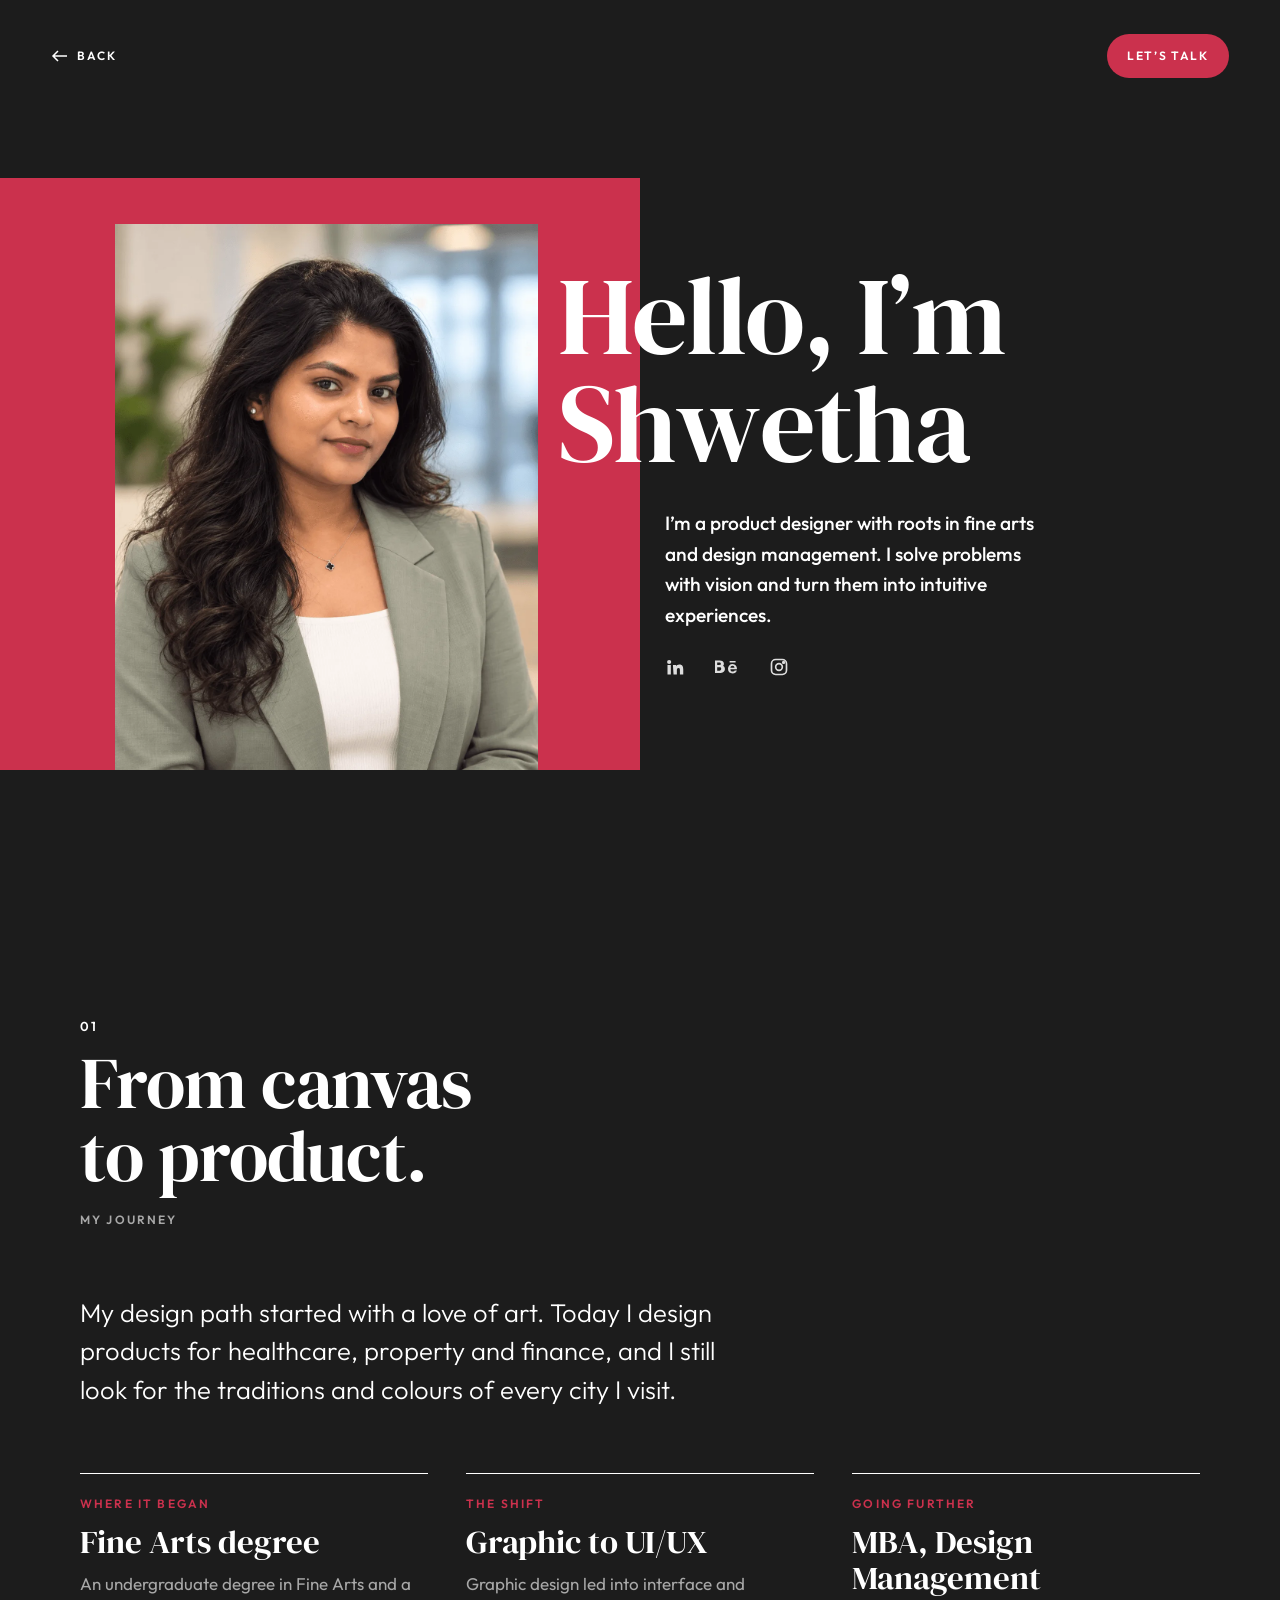
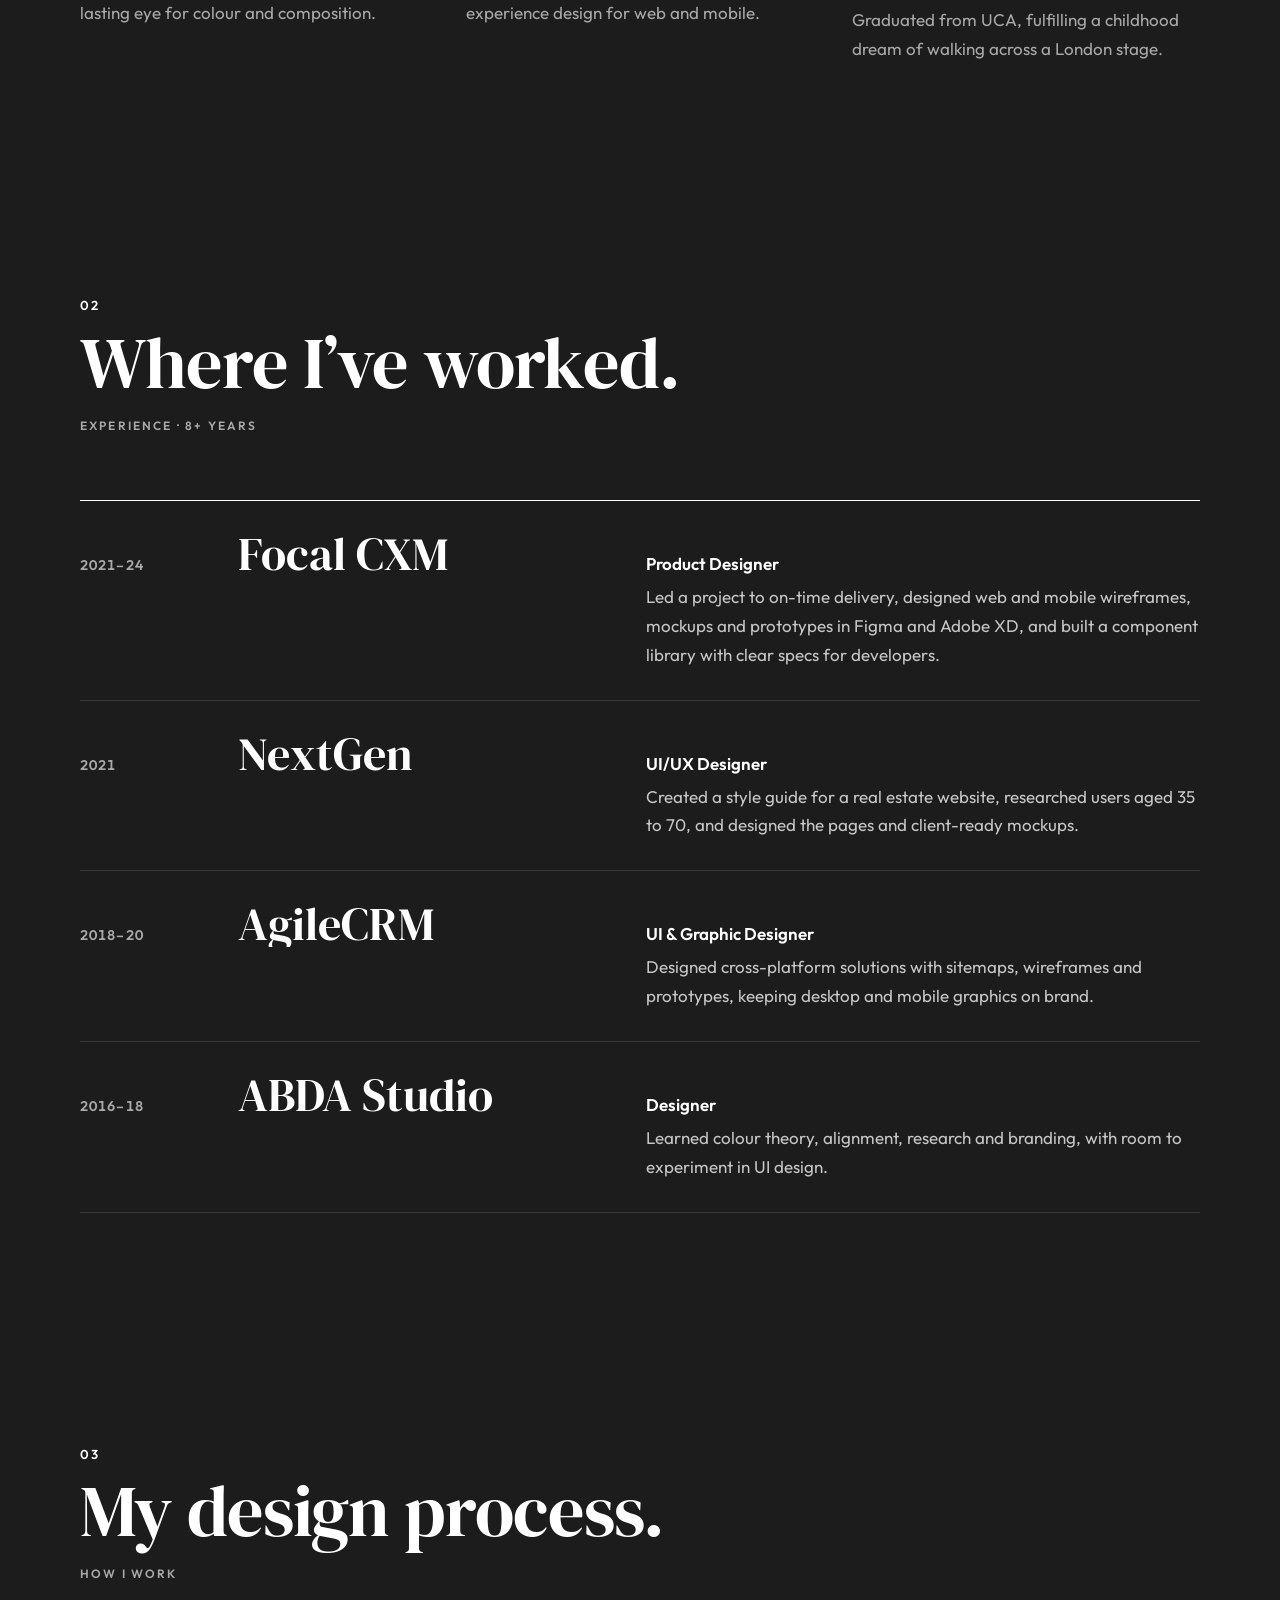
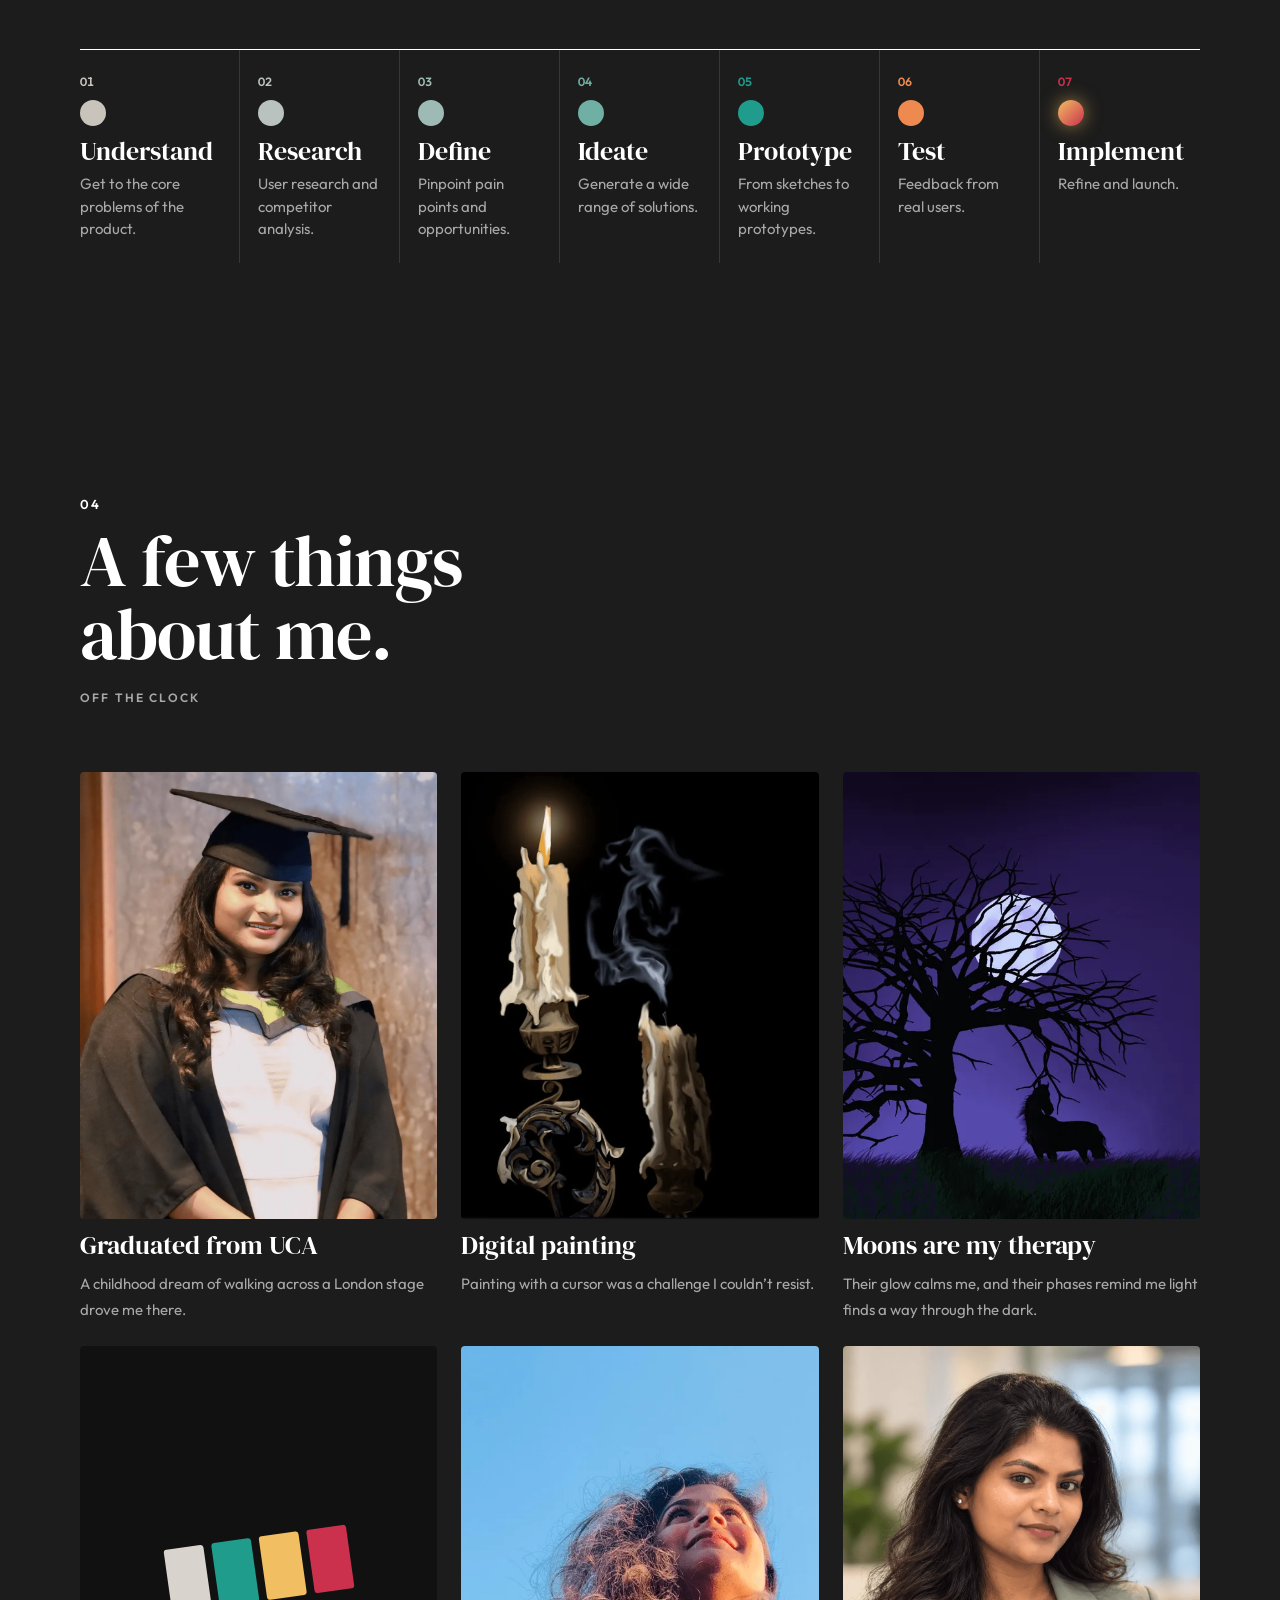
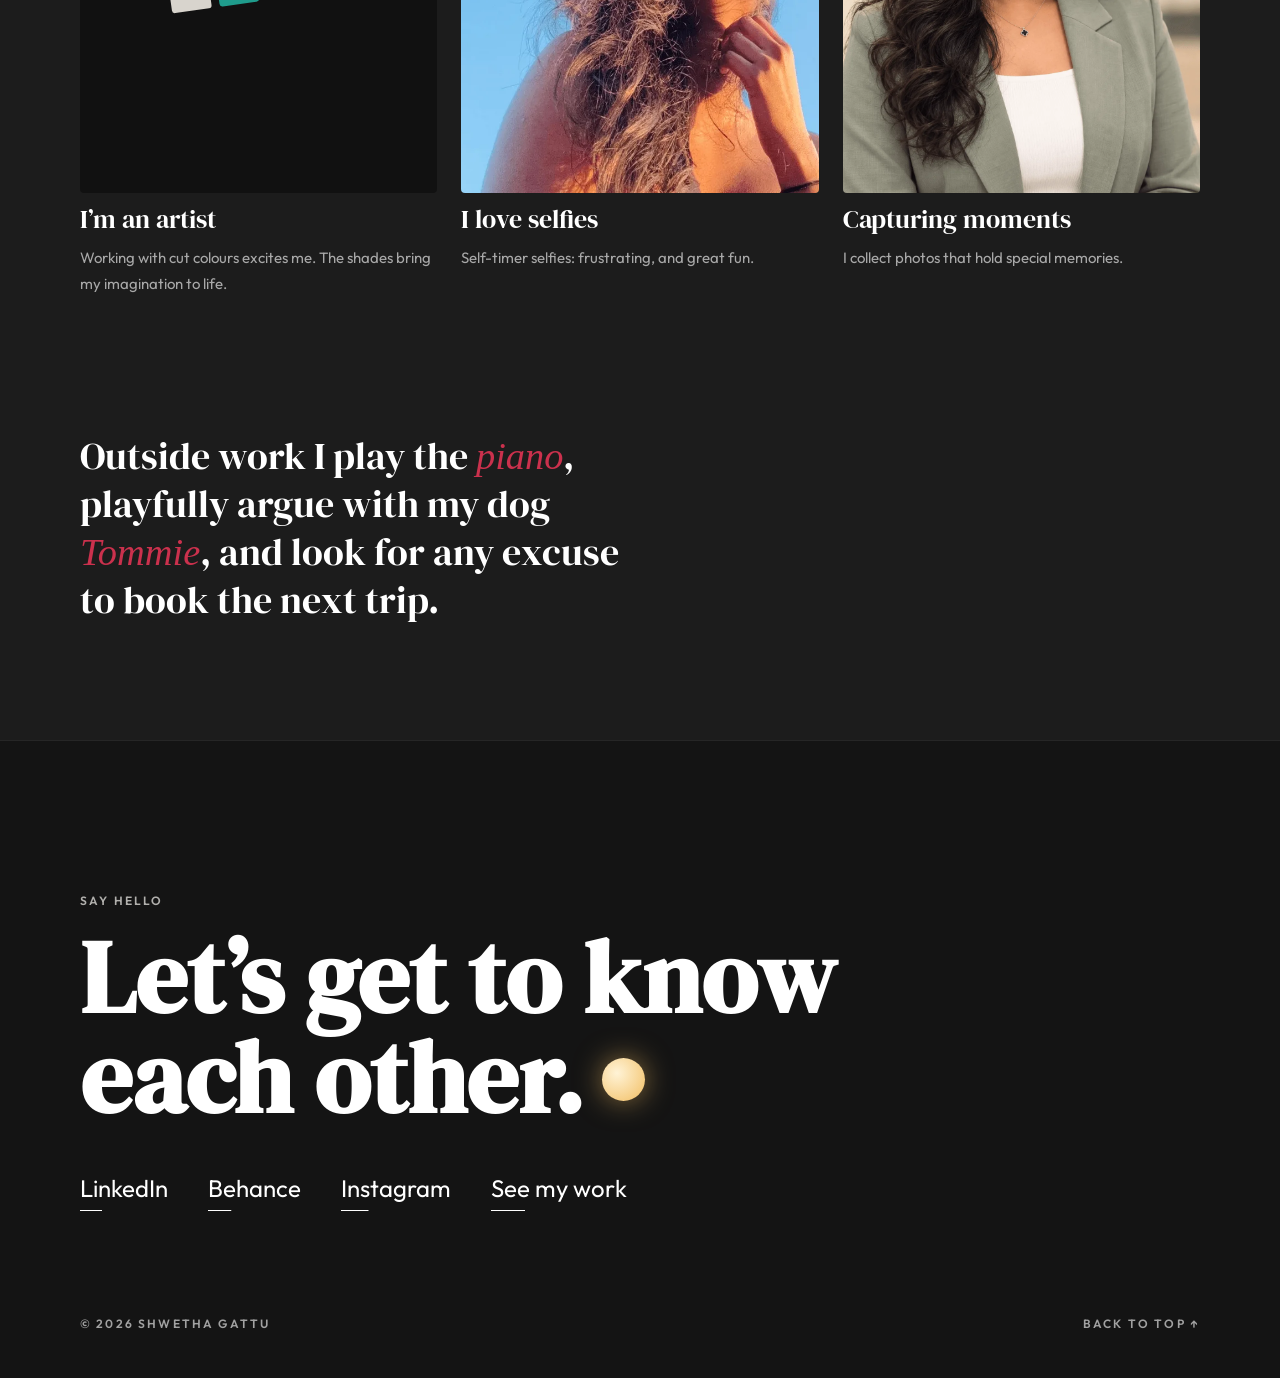
==== commit cc4c5f7b: "Add files via upload" ====
--- a/about.html
+++ b/about.html
@@ -13,15 +13,15 @@
 <style>
 /* Layout: the reference's dark "Bonjour" screen (photo on a colour block, big serif greeting),
    then the rest of the story on the light editorial page. */
-:root{--accent:#B8433D;--hero:#1B1B1B}
-.about-hero{background:#1B1B1B;color:#F4F2EE;min-height:100vh;min-height:100dvh;display:grid;align-items:center;position:relative;overflow:hidden;padding-block:120px 72px}
+:root{--accent:#CB314D;--hero:#1C1C1C;--page:#1C1C1C;--ink:#FFFFFF;--mut:rgba(255,255,255,.62);--line:rgba(255,255,255,.12);--soft:#262626;color-scheme:dark;--gold:#F2D9A6;--teal:#1F9C8C;--night:#0A0E18}
+.about-hero{background:#1C1C1C;color:#FFFFFF;min-height:100vh;min-height:100dvh;display:grid;align-items:center;position:relative;overflow:hidden;padding-block:120px 72px}
 .about-hero .grid{display:grid;grid-template-columns:minmax(0,1fr) minmax(0,1fr);align-items:center;position:relative}
-.photo{position:relative;margin:0 0 0 calc(-1 * max(clamp(20px,4vw,80px),env(safe-area-inset-left,0px)));background:var(--accent);aspect-ratio:1.08;overflow:hidden;clip-path:inset(0 100% 0 0);animation:open 1.3s .2s var(--ease) forwards}
+.photo{position:relative;margin:0 0 0 calc(-1 * max(clamp(20px,4vw,80px),env(safe-area-inset-left,0px)));background:#CB314D;aspect-ratio:1.08;overflow:hidden;clip-path:inset(0 100% 0 0);animation:open 1.3s .2s var(--ease) forwards}
 .photo img{position:absolute;left:18%;bottom:0;width:66%;height:auto;object-fit:cover;transform:scale(1.08);animation:settle 1.8s .2s var(--out) forwards}
 @keyframes open{to{clip-path:inset(0 0 0 0)}}
 @keyframes settle{to{transform:none}}
 .hello{position:relative;z-index:2;margin-left:-14%;display:grid;gap:30px}
-.hello h1{font-family:var(--f-display);font-weight:400;font-size:clamp(60px,8.6vw,138px);line-height:.98;letter-spacing:-.015em;margin:0;color:#F4F2EE}
+.hello h1{font-family:var(--f-display);font-weight:400;font-size:clamp(60px,8.6vw,138px);line-height:.98;letter-spacing:-.015em;margin:0;color:#FFFFFF}
 .hello .txt{margin-left:16%;display:grid;gap:26px;animation:fade 1s 1.1s var(--out) both}
 .hello p{margin:0;font-size:clamp(17px,1.5vw,20px);line-height:1.6;max-width:30ch;font-weight:500}
 .icons{display:flex;gap:30px;align-items:center}
@@ -29,8 +29,14 @@
 .icons a:hover{opacity:1;transform:translateY(-3px)}
 .pill{background:var(--accent);color:#fff;border-radius:99px;padding:12px 20px;font-size:12px;font-weight:600;letter-spacing:.14em;text-transform:uppercase;transition:transform .4s var(--out),background .3s}
 .pill:hover{transform:scale(1.04)}
-.about-head{color:#F4F2EE}
-.about-head.solid{background:rgba(27,27,27,.92)}
+.about-head{color:#FFFFFF}
+.about-head.solid{background:rgba(28,28,28,.94);box-shadow:0 1px 0 rgba(255,255,255,.08)}
+.about-hero .icons a{color:#FFFFFF}
+.contact{background:#141414!important;color:#FFFFFF!important;border-top:1px solid rgba(255,255,255,.08)}
+.contact .big{color:#FFFFFF!important}
+.contact .big::after{content:"";display:inline-block;width:.42em;height:.42em;margin-left:.18em;border-radius:50%;background:radial-gradient(circle at 35% 35%,#FFF3D6,#F2BE62);box-shadow:0 0 28px rgba(242,190,98,.55);vertical-align:.12em}
+.contact a:hover{color:var(--gold)}
+.readbar{background:linear-gradient(90deg,#D8D4CD,#1F9C8C 70%,#CB314D)!important}
 .scrolldown{position:absolute;left:50%;bottom:28px;transform:translateX(-50%);font-size:11px;font-weight:600;letter-spacing:.2em;text-transform:uppercase;opacity:.5;display:grid;justify-items:center;gap:10px}
 .scrolldown i{width:1px;height:34px;background:currentColor;animation:drip 1.8s var(--ease) infinite;transform-origin:top}
 @keyframes drip{0%{transform:scaleY(0)}50%{transform:scaleY(1)}100%{transform:scaleY(0)}}
@@ -53,7 +59,7 @@
 .xp h3 span+span{position:absolute;inset:0;transform:translateY(105%);color:var(--accent)}
 .xp li:hover h3 span:first-child{transform:translateY(-105%)}
 .xp li:hover h3 span+span{transform:none}
-.xp p{margin:0;color:#2c2c2c}
+.xp p{margin:0;color:rgba(255,255,255,.75)}
 .xp .role{display:block;font-weight:600;color:var(--ink);margin-bottom:4px}
 
 /* process steps */
@@ -61,7 +67,11 @@
 .process li{counter-increment:p;padding:22px 18px 22px 0;display:grid;gap:8px;align-content:start;border-right:1px solid var(--line);padding-left:18px;transition:background .4s}
 .process li:first-child{padding-left:0}
 .process li:last-child{border-right:0}
-.process li::before{content:counter(p,decimal-leading-zero);font-size:12px;font-weight:600;color:var(--accent);font-variant-numeric:tabular-nums}
+.process li::before{content:counter(p,decimal-leading-zero);font-size:12px;font-weight:600;color:var(--c,var(--accent));font-variant-numeric:tabular-nums}
+/* the process goes from grey to colour, like the home page */
+.process li h3::before{content:"";display:block;width:26px;height:26px;border-radius:50%;margin-bottom:12px;background:var(--c)}
+.process li:nth-child(1){--c:#C9C4BB}.process li:nth-child(2){--c:#B9C2BF}.process li:nth-child(3){--c:#9DBBB4}.process li:nth-child(4){--c:#6FAFA4}.process li:nth-child(5){--c:#1F9C8C}.process li:nth-child(6){--c:#EE8A4F}
+.process li:nth-child(7) h3::before{background:linear-gradient(135deg,#F2BE62,#CB314D);box-shadow:0 0 18px rgba(242,190,98,.6)}.process li:nth-child(7){--c:#CB314D}
 .process h3{margin:0;font-family:var(--f-display);font-weight:400;font-size:26px;line-height:1.05}
 .process p{margin:0;font-size:15px;color:var(--mut);line-height:1.5}
 
@@ -73,7 +83,7 @@
 .m:hover img{transform:scale(1.05)}
 .m h3{margin:0;font-family:var(--f-display);font-weight:400;font-size:26px;line-height:1.1}
 .m p{margin:0;color:var(--mut);font-size:15px}
-.m .art{display:grid;place-items:center;height:100%;background:#2b3a2f}
+.m .art{display:grid;place-items:center;height:100%;background:#111111}
 .swatches{display:grid;grid-template-columns:repeat(4,40px);gap:8px;transform:rotate(-8deg)}
 .swatches i{height:64px;border-radius:3px;background:var(--c)}
 .off{margin:clamp(40px,6vw,72px) 0 0;font-family:var(--f-display);font-size:clamp(26px,3vw,40px);line-height:1.25;max-width:30ch}
@@ -91,10 +101,22 @@
 }
 @media (max-width:520px){.moments{grid-template-columns:1fr}}
 @media (prefers-reduced-motion:reduce){.photo{animation:none;clip-path:none}.photo img{animation:none;transform:none}.hello .txt{animation:none}}
+/* static page: no motion, colours only */
+body.static .photo{animation:none;clip-path:none}
+body.static .photo img{animation:none;transform:none}
+body.static .hello .txt{animation:none}
+body.static .icons a,body.static .icons a:hover,body.static .pill,body.static .pill:hover{transition:none;transform:none}
+body.static .xp li::before{display:none}
+body.static .xp h3 span{transition:none}
+body.static .xp h3 span+span{display:none}
+body.static .xp li:hover h3 span:first-child{transform:none}
+body.static .m img,body.static .m:hover img{transition:none;transform:none}
+body.static .process li{transition:none}
+body.static .readbar{display:none}
+body.static .site-head{transition:none}
 </style>
 </head>
-<body>
-<div class="curtain in" aria-hidden="true"></div>
+<body class="static">
 <div class="readbar" aria-hidden="true"></div>
 <header class="site-head about-head gut">
   <a class="backlink pt" href="index.html"><svg width="16" height="12" viewBox="0 0 16 12" fill="none" aria-hidden="true"><path d="M16 6H2M7 1 2 6l5 5" stroke="currentColor" stroke-width="1.5"/></svg>Back</a>
@@ -117,8 +139,7 @@
         </div>
       </div>
     </div>
-    <span class="scrolldown" aria-hidden="true">More about me<i></i></span>
-  </section>
+      </section>
 
   <section class="sec gut"><div class="wrap">
     <span class="idx rv">01</span>
@@ -174,7 +195,7 @@
         <figure class="m rv"><div class="ph"><img src="me-graduation.webp" alt="Shwetha at her UCA graduation" loading="lazy"></div><h3>Graduated from UCA</h3><p>A childhood dream of walking across a London stage drove me there.</p></figure>
         <figure class="m rv"><div class="ph"><img src="me-candles.webp" alt="Digital painting of two candles, one lit and one just blown out" loading="lazy"></div><h3>Digital painting</h3><p>Painting with a cursor was a challenge I couldn’t resist.</p></figure>
         <figure class="m rv"><div class="ph"><img src="me-moon.webp" alt="Digital painting of a full moon behind a bare tree" loading="lazy" style="object-position:55% 40%"></div><h3>Moons are my therapy</h3><p>Their glow calms me, and their phases remind me light finds a way through the dark.</p></figure>
-        <figure class="m rv"><div class="ph"><div class="art"><div class="swatches"><i style="--c:#E76F51"></i><i style="--c:#F4A261"></i><i style="--c:#2A9D8F"></i><i style="--c:#264653"></i></div></div></div><h3>I’m an artist</h3><p>Working with cut colours excites me. The shades bring my imagination to life.</p></figure>
+        <figure class="m rv"><div class="ph"><div class="art"><div class="swatches"><i style="--c:#D8D4CD"></i><i style="--c:#1F9C8C"></i><i style="--c:#F2BE62"></i><i style="--c:#CB314D"></i></div></div></div><h3>I’m an artist</h3><p>Working with cut colours excites me. The shades bring my imagination to life.</p></figure>
         <figure class="m rv"><div class="ph"><img src="me-sky.webp" alt="Shwetha smiling up at a clear blue sky" loading="lazy"></div><h3>I love selfies</h3><p>Self-timer selfies: frustrating, and great fun.</p></figure>
         <figure class="m rv"><div class="ph"><img src="me-portrait.webp" alt="" loading="lazy" style="object-position:50% 20%"></div><h3>Capturing moments</h3><p>I collect photos that hold special memories.</p></figure>
       </div>
@@ -190,7 +211,7 @@
     <a class="ul" href="https://www.linkedin.com/in/shwetha-gattu-ab0286190/">LinkedIn</a>
     <a class="ul" href="https://www.behance.net/shwethagatb5f4">Behance</a>
     <a class="ul" href="https://www.instagram.com/shwe.uix/">Instagram</a>
-    <a class="ul pt" href="index.html">See my work</a>
+    <a class="ul pt" href="index.html#work">See my work</a>
   </div>
   <div class="foot"><span>© 2026 Shwetha Gattu</span><a href="#" data-top>Back to top ↑</a></div>
 </div></footer>
--- a/case.css
+++ b/case.css
@@ -282,3 +282,21 @@
   .js .rv{opacity:1;transform:none;transition:none}
   .js .gantt .bar,.js .bars i,.js .matrix .chip{transform:none;opacity:1;transition:none}
 }
+
+/* ---------- static project pages: no scroll or entrance motion ---------- */
+body.static .roll .c,body.static .hero .sub{animation:none}
+.js body.static .rv{opacity:1;transform:none;transition:none}
+body.static .tilt{transform:none!important;box-shadow:none;border-radius:4px}
+body.static .stage{perspective:none}
+.js body.static .gantt .bar,.js body.static .bars i,.js body.static .matrix .chip{transform:none;opacity:1;transition:none}
+body.static .plan .dot i{width:100%;transition:none}
+body.static .card,body.static .card:hover{transform:none}
+body.static .next .peek{display:none}
+body.static .next .nm span+span{display:none}
+body.static .next:hover .nm span:first-child{transform:none}
+body.static .cursor{display:none}
+body.static,body.static .rail{cursor:auto}
+body.static a,body.static button{cursor:pointer}
+
+/* keep the descenders (the "y" in Property) from being cut off */
+.next .nm{padding-bottom:.14em;margin-bottom:-.14em}
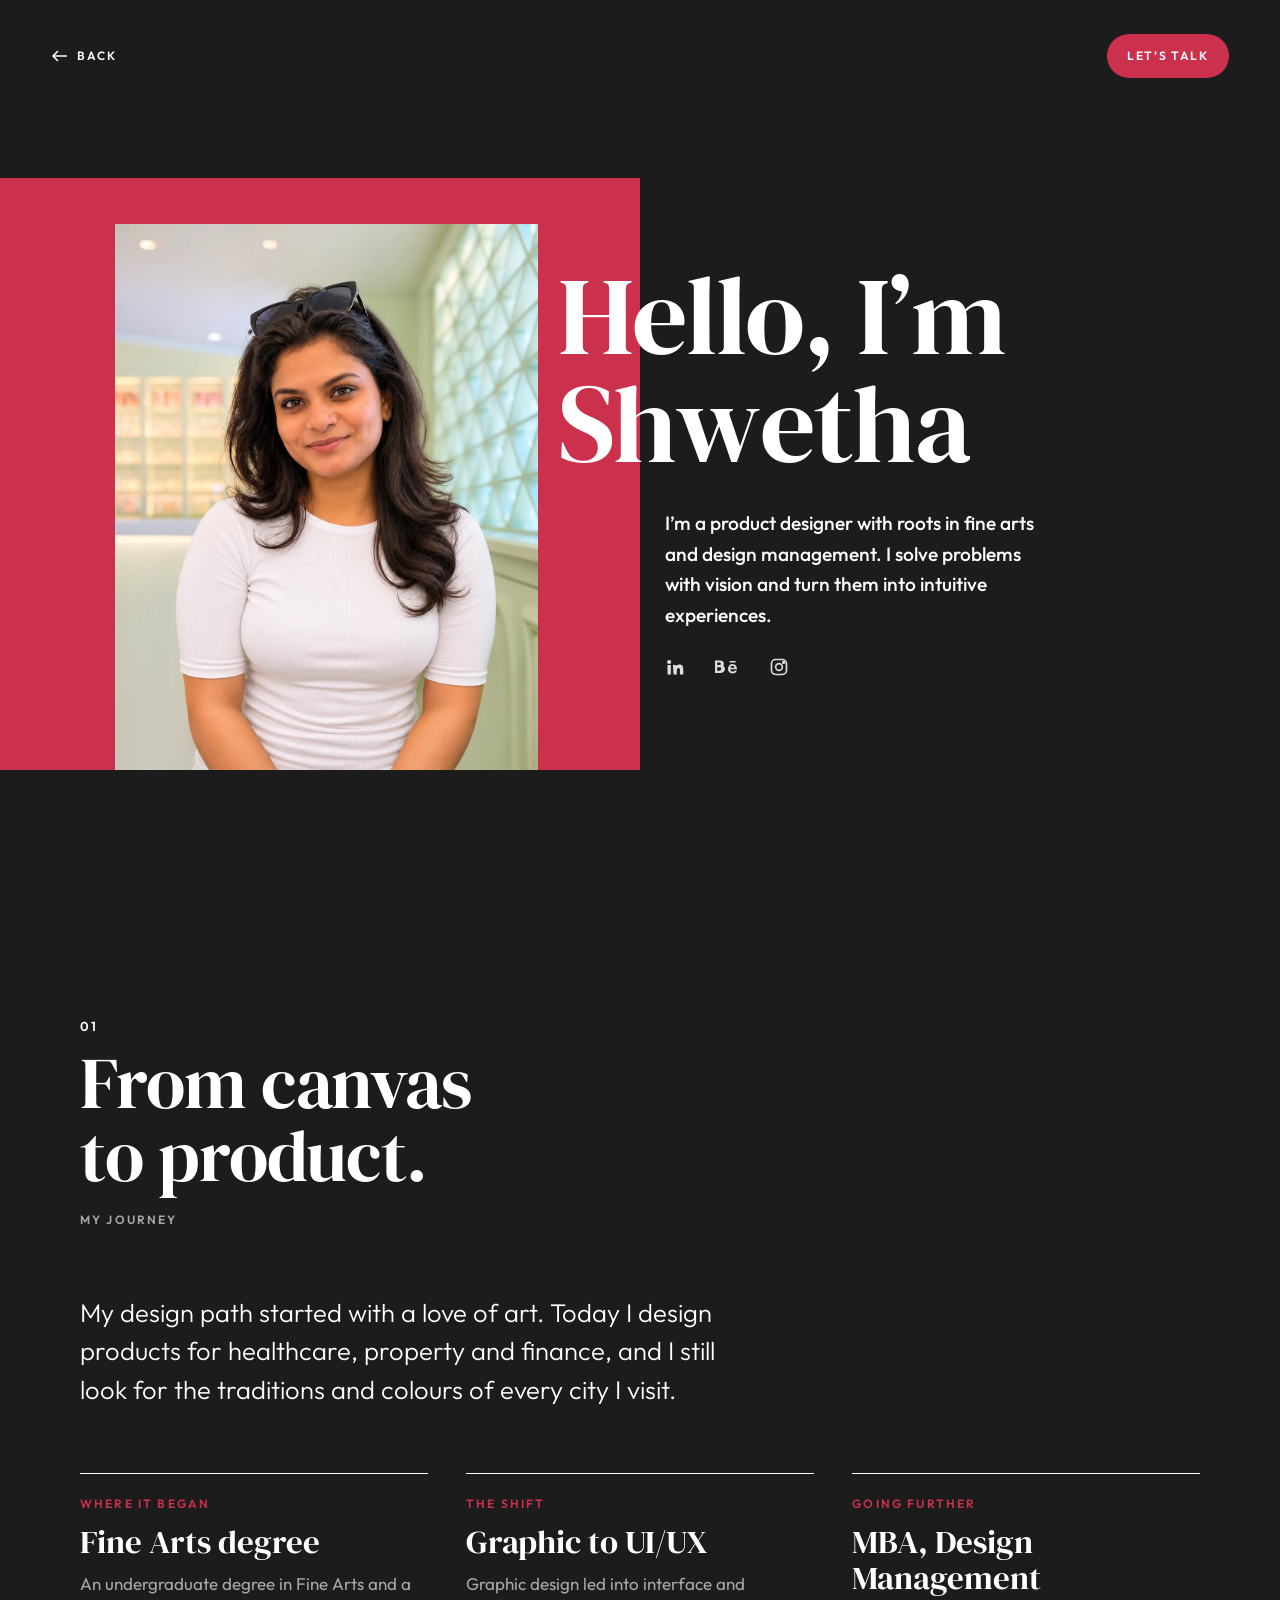
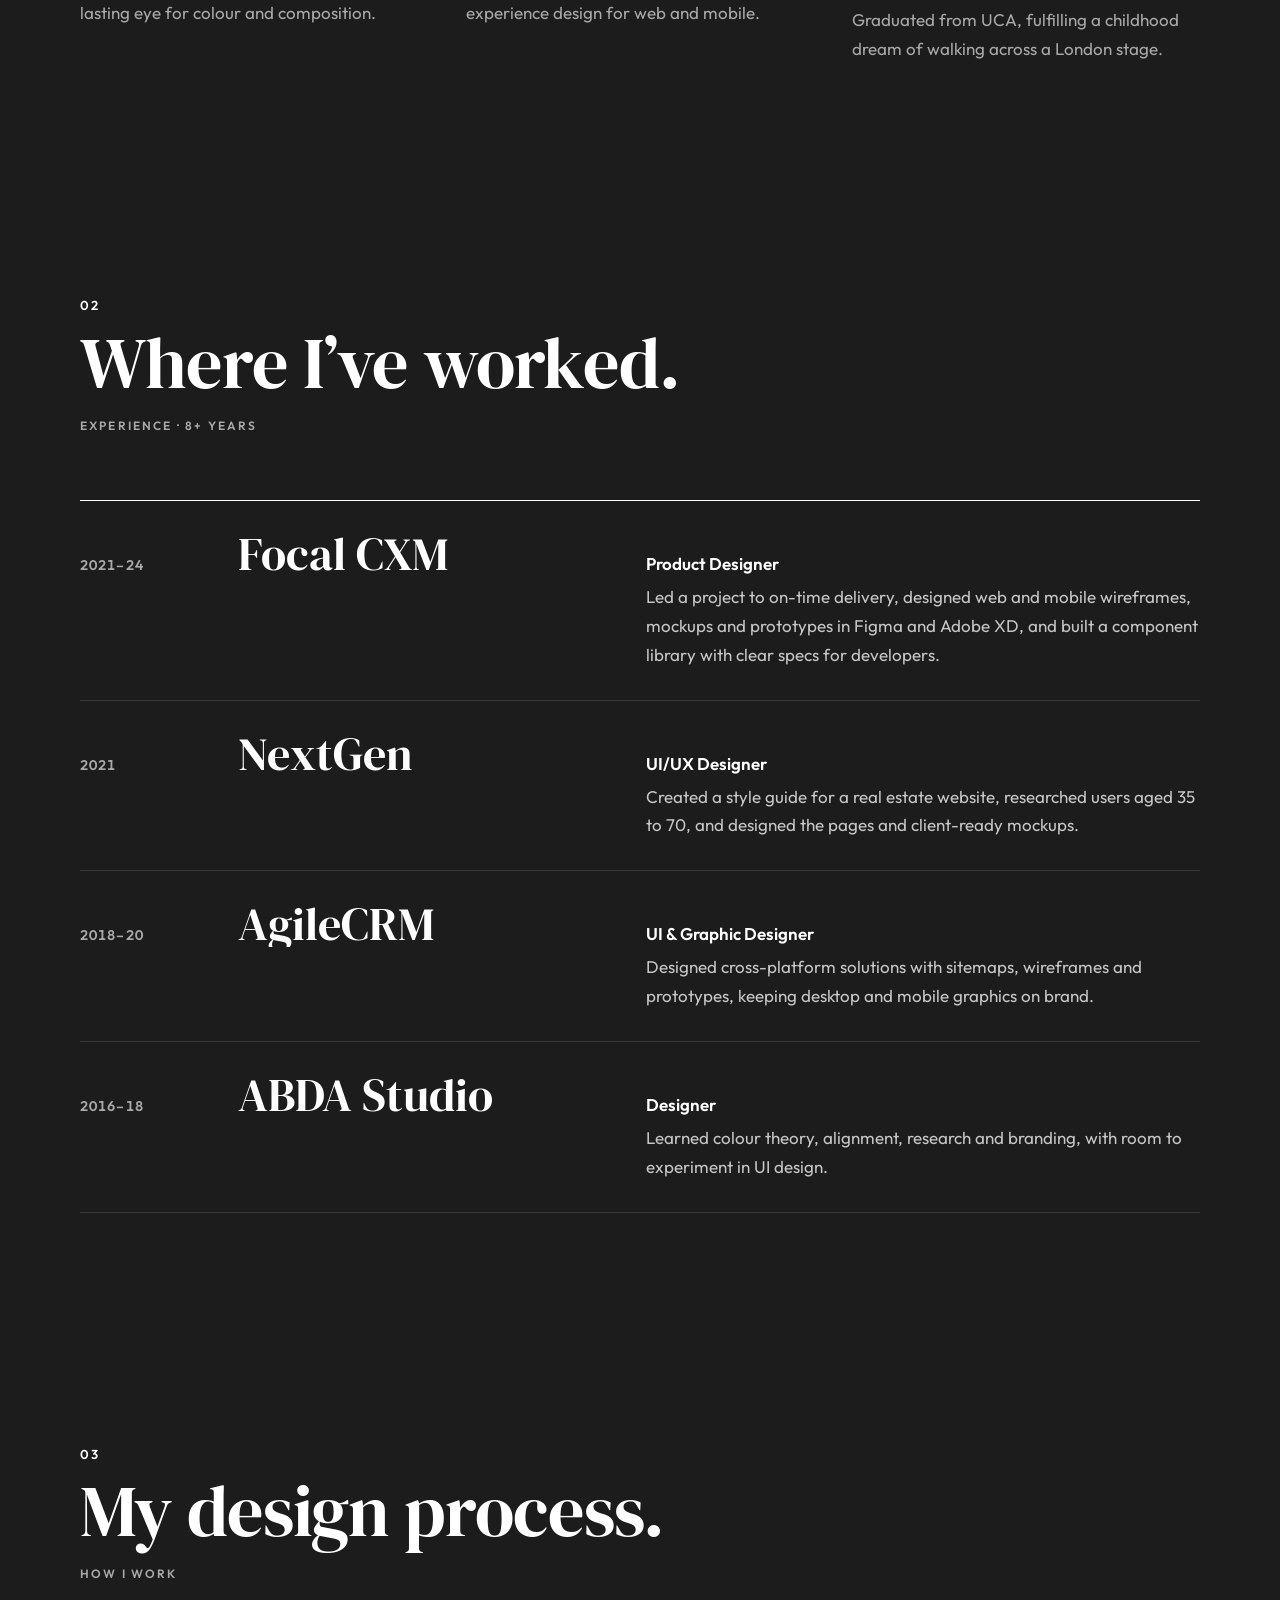
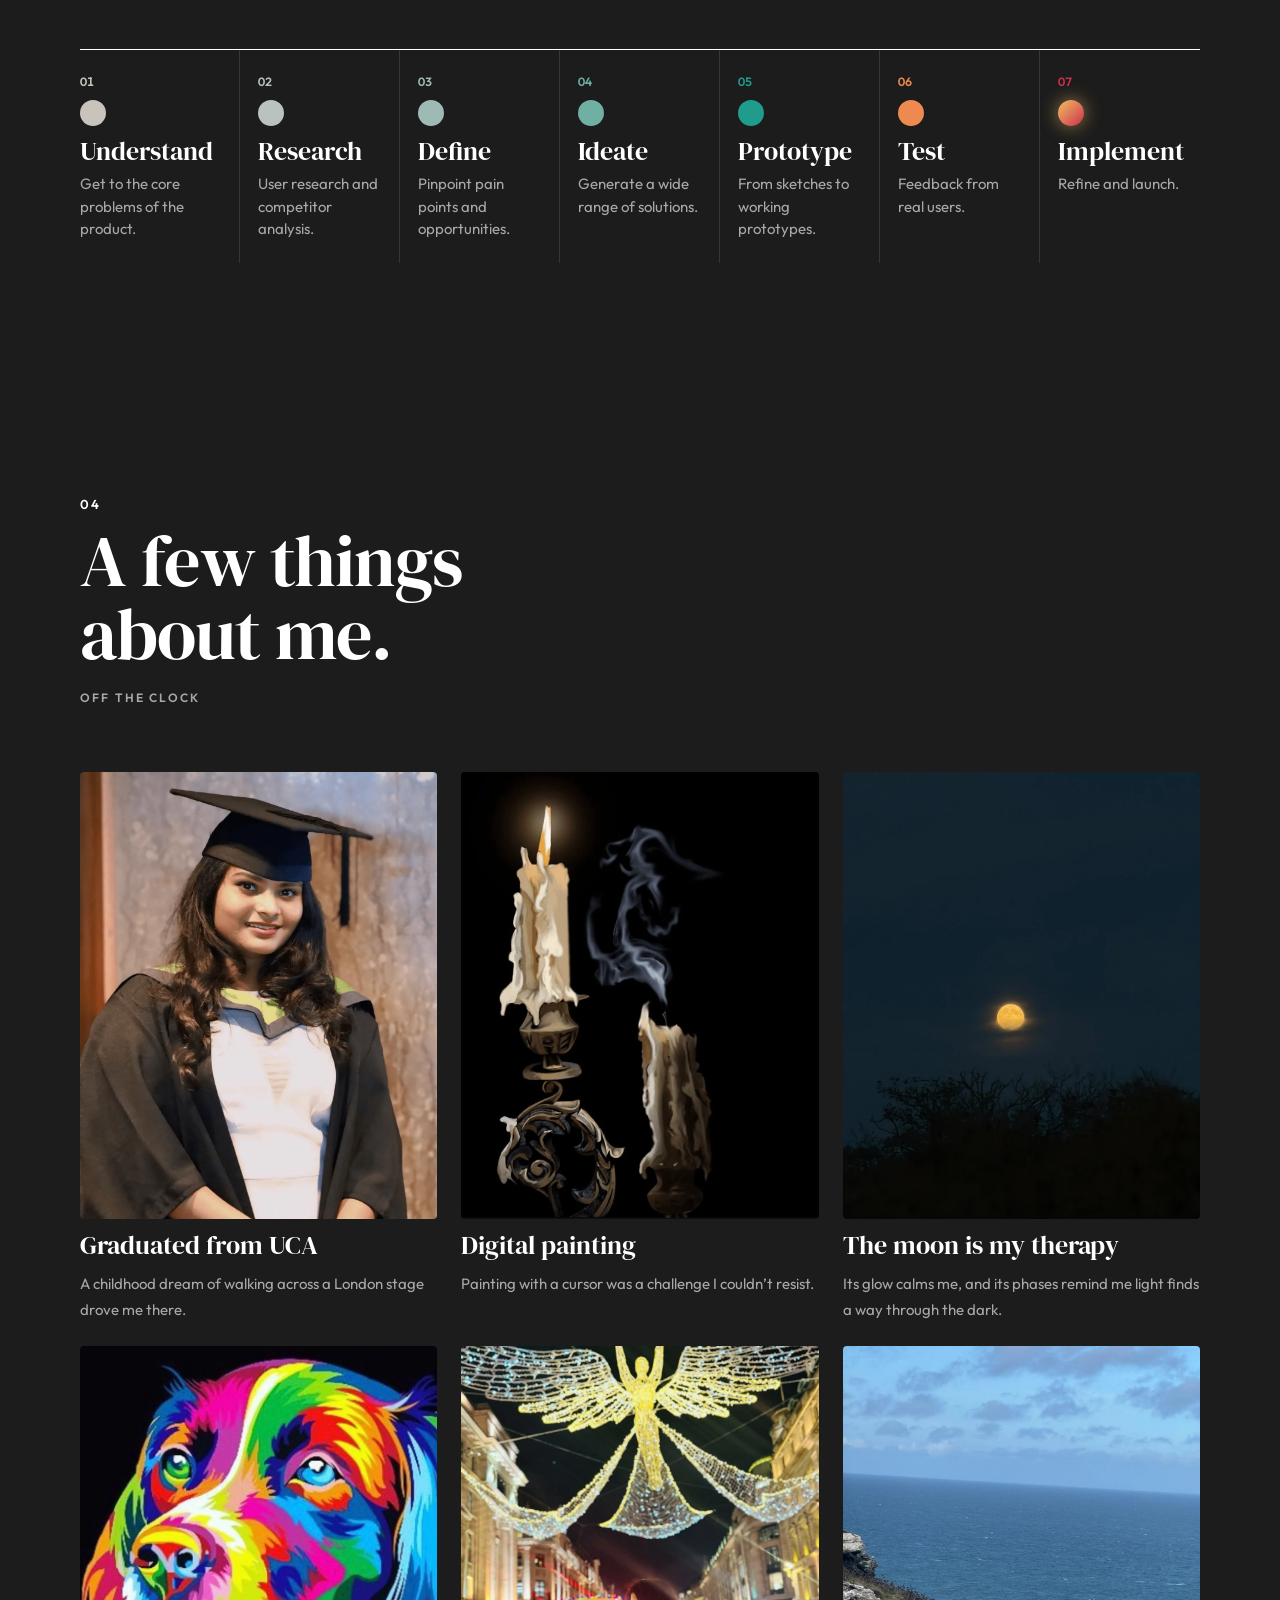
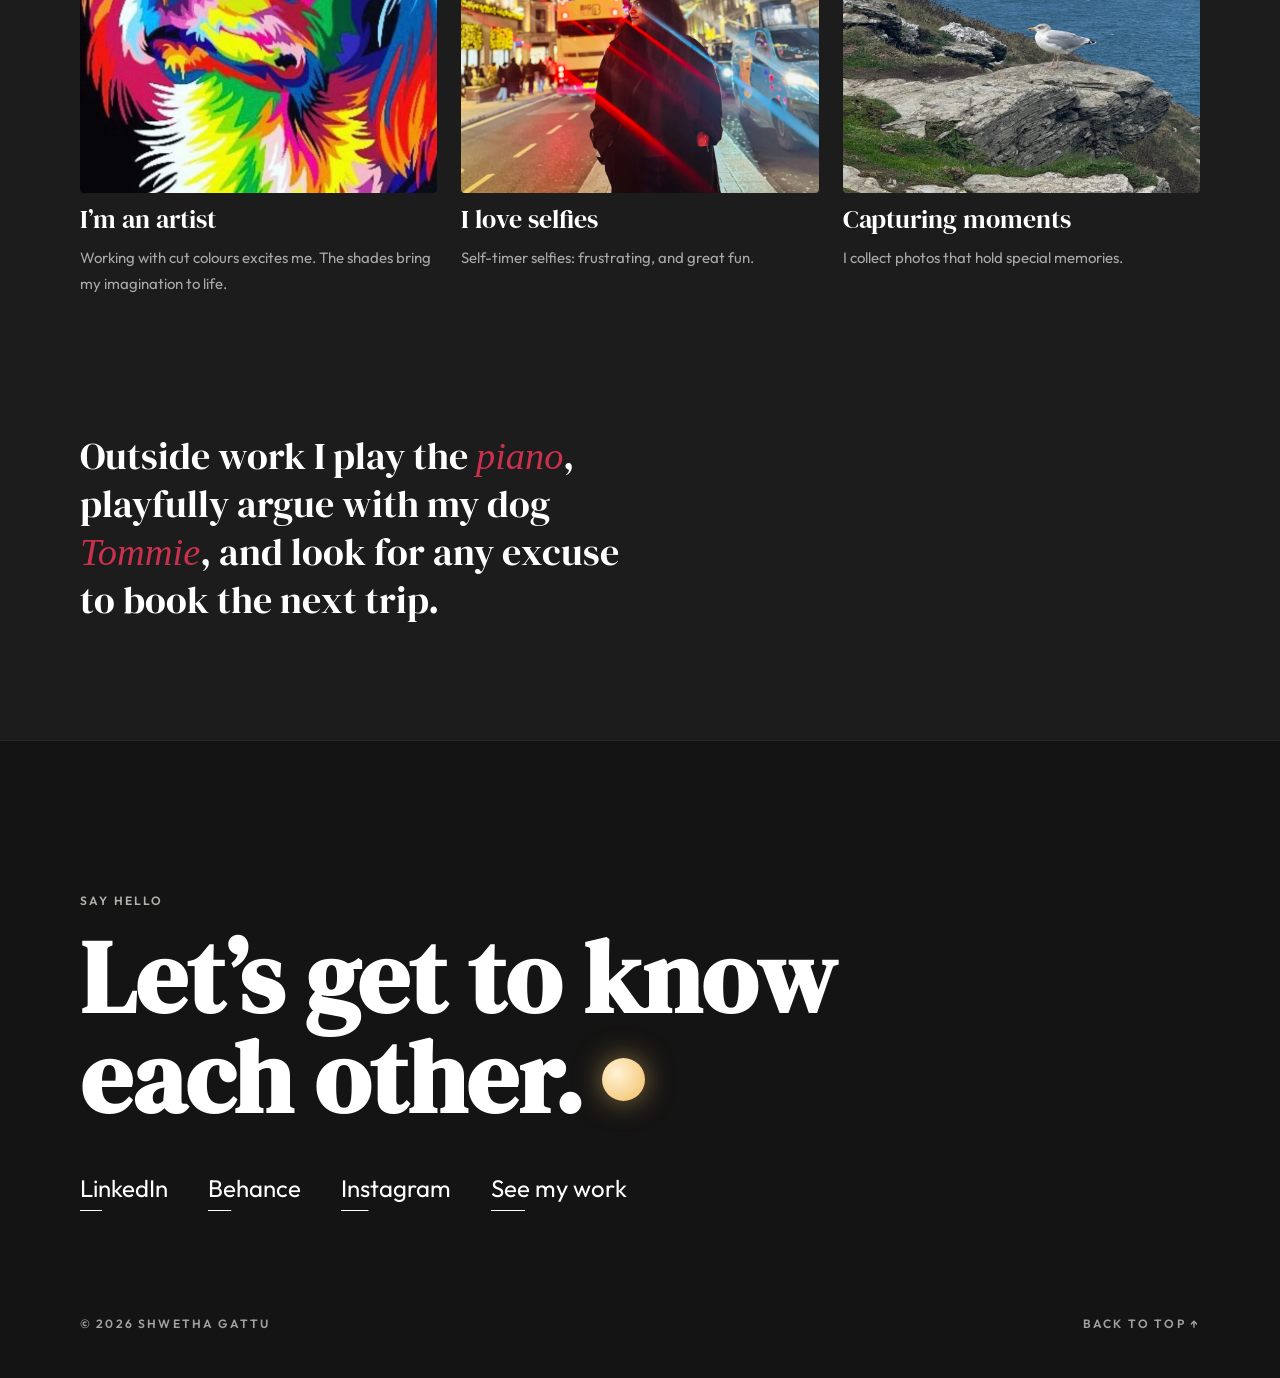
==== commit 727d42a6: "Add files via upload" ====
--- a/about.html
+++ b/about.html
@@ -126,7 +126,7 @@
 <main>
   <section class="about-hero hero gut">
     <div class="grid wide-wrap" style="width:100%">
-      <figure class="photo"><img src="me-portrait.webp" alt="Portrait of Shwetha Gattu"></figure>
+      <figure class="photo"><img src="me-hero.webp" alt="Portrait of Shwetha Gattu"></figure>
       <div class="hello">
         <h1 class="roll">Hello, I’m Shwetha</h1>
         <div class="txt">
@@ -194,10 +194,10 @@
       <div class="moments">
         <figure class="m rv"><div class="ph"><img src="me-graduation.webp" alt="Shwetha at her UCA graduation" loading="lazy"></div><h3>Graduated from UCA</h3><p>A childhood dream of walking across a London stage drove me there.</p></figure>
         <figure class="m rv"><div class="ph"><img src="me-candles.webp" alt="Digital painting of two candles, one lit and one just blown out" loading="lazy"></div><h3>Digital painting</h3><p>Painting with a cursor was a challenge I couldn’t resist.</p></figure>
-        <figure class="m rv"><div class="ph"><img src="me-moon.webp" alt="Digital painting of a full moon behind a bare tree" loading="lazy" style="object-position:55% 40%"></div><h3>Moons are my therapy</h3><p>Their glow calms me, and their phases remind me light finds a way through the dark.</p></figure>
-        <figure class="m rv"><div class="ph"><div class="art"><div class="swatches"><i style="--c:#D8D4CD"></i><i style="--c:#1F9C8C"></i><i style="--c:#F2BE62"></i><i style="--c:#CB314D"></i></div></div></div><h3>I’m an artist</h3><p>Working with cut colours excites me. The shades bring my imagination to life.</p></figure>
-        <figure class="m rv"><div class="ph"><img src="me-sky.webp" alt="Shwetha smiling up at a clear blue sky" loading="lazy"></div><h3>I love selfies</h3><p>Self-timer selfies: frustrating, and great fun.</p></figure>
-        <figure class="m rv"><div class="ph"><img src="me-portrait.webp" alt="" loading="lazy" style="object-position:50% 20%"></div><h3>Capturing moments</h3><p>I collect photos that hold special memories.</p></figure>
+        <figure class="m rv"><div class="ph"><img src="me-moonphoto.webp" alt="A glowing full moon rising over dark trees" loading="lazy" style="object-position:50% 60%"></div><h3>The moon is my therapy</h3><p>Its glow calms me, and its phases remind me light finds a way through the dark.</p></figure>
+        <figure class="m rv"><div class="ph"><img src="me-art.webp" alt="A colourful cut-colour painting of a dog on a black background" loading="lazy" style="object-position:68% 50%"></div><h3>I’m an artist</h3><p>Working with cut colours excites me. The shades bring my imagination to life.</p></figure>
+        <figure class="m rv"><div class="ph"><img src="me-lights.webp" alt="Shwetha under the Regent Street Christmas angel lights in London" loading="lazy" style="object-position:50% 55%"></div><h3>I love selfies</h3><p>Self-timer selfies: frustrating, and great fun.</p></figure>
+        <figure class="m rv"><div class="ph"><img src="me-gull.webp" alt="A seagull resting on a cliff edge above the sea" loading="lazy" style="object-position:55% 60%"></div><h3>Capturing moments</h3><p>I collect photos that hold special memories.</p></figure>
       </div>
       <p class="off rv">Outside work I play the <em>piano</em>, playfully argue with my dog <em>Tommie</em>, and look for any excuse to book the next trip.</p>
     </div>
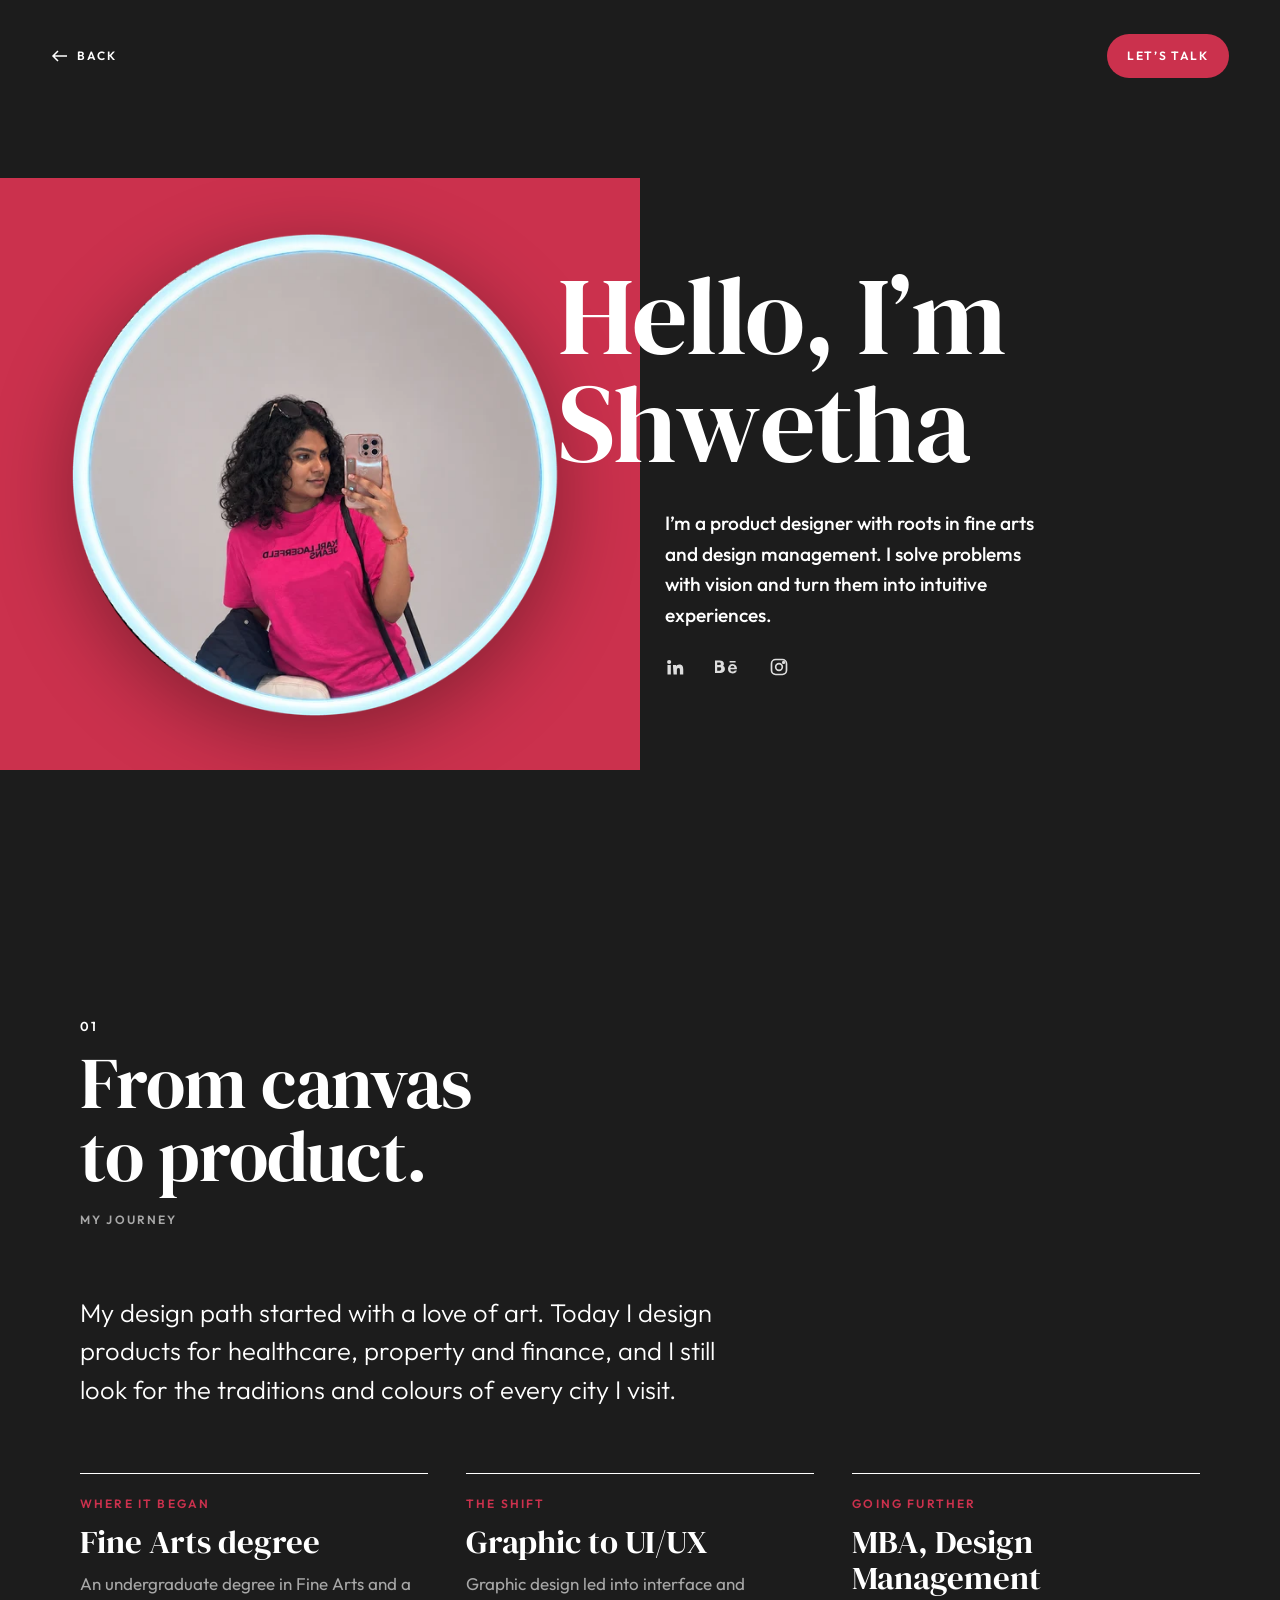
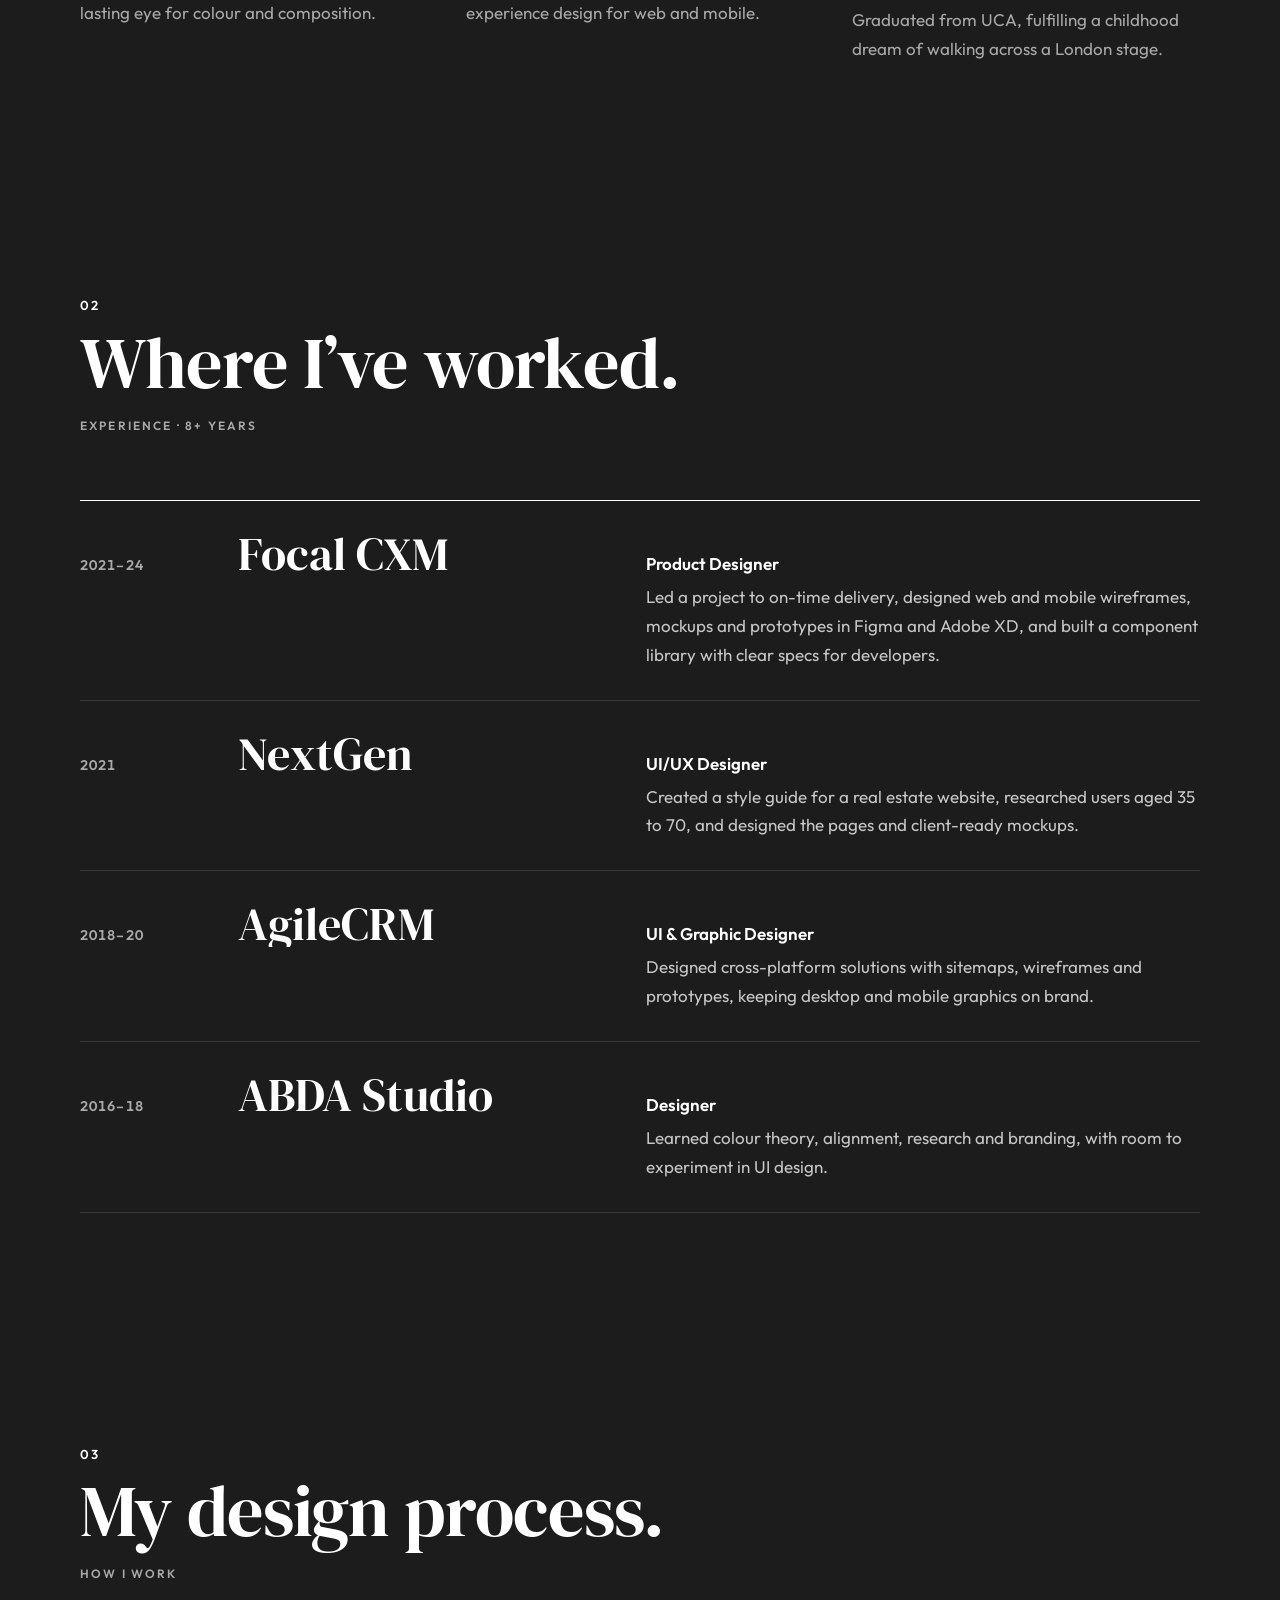
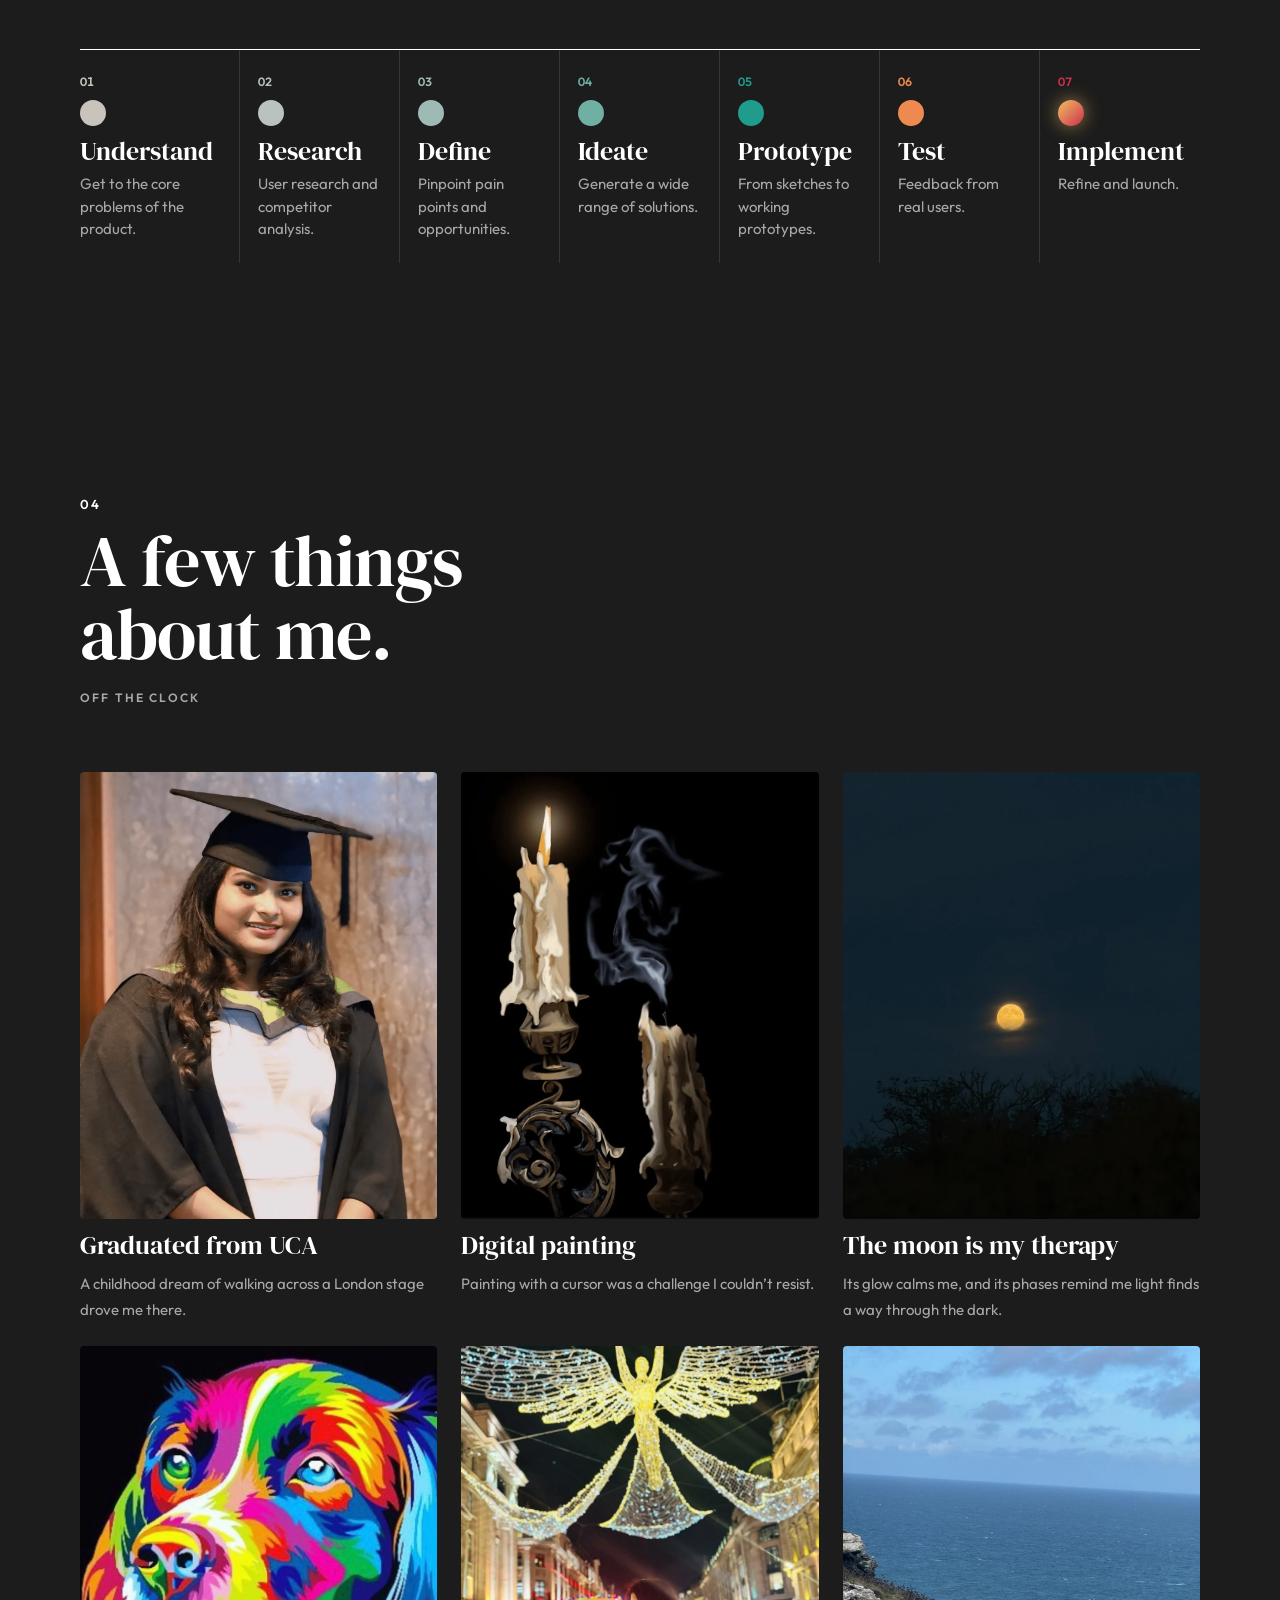
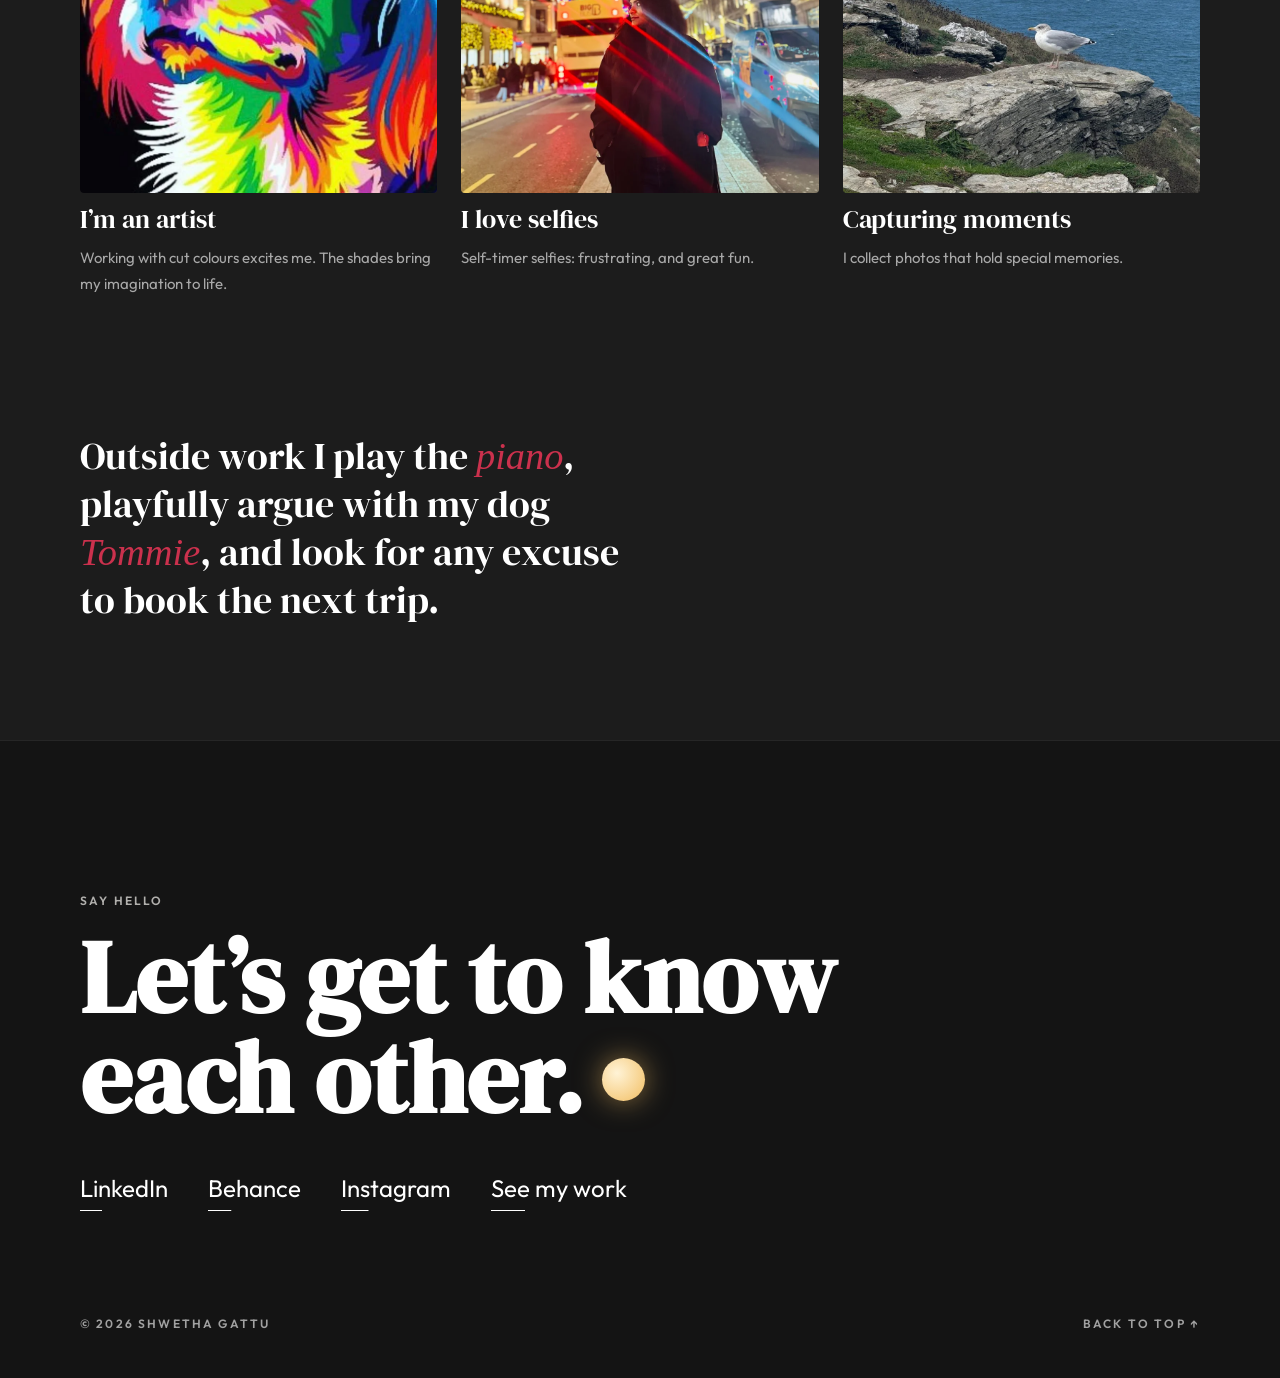
==== commit d0c61bcb: "Add files via upload" ====
--- a/about.html
+++ b/about.html
@@ -104,6 +104,9 @@
 /* static page: no motion, colours only */
 body.static .photo{animation:none;clip-path:none}
 body.static .photo img{animation:none;transform:none}
+/* round profile picture, centred on the raspberry square */
+.photo.round img{left:50%;top:50%;bottom:auto;width:min(82%,520px);height:auto;transform:translate(-50%,-50%)!important;filter:drop-shadow(0 18px 40px rgba(0,0,0,.35))}
+@media (max-width:860px){.photo.round img{width:56%;top:40%}}
 body.static .hello .txt{animation:none}
 body.static .icons a,body.static .icons a:hover,body.static .pill,body.static .pill:hover{transition:none;transform:none}
 body.static .xp li::before{display:none}
@@ -126,7 +129,7 @@
 <main>
   <section class="about-hero hero gut">
     <div class="grid wide-wrap" style="width:100%">
-      <figure class="photo"><img src="me-hero.webp" alt="Portrait of Shwetha Gattu"></figure>
+      <figure class="photo round"><img src="me-avatar2.webp" alt="Shwetha Gattu taking a mirror selfie in a pink t-shirt"></figure>
       <div class="hello">
         <h1 class="roll">Hello, I’m Shwetha</h1>
         <div class="txt">
